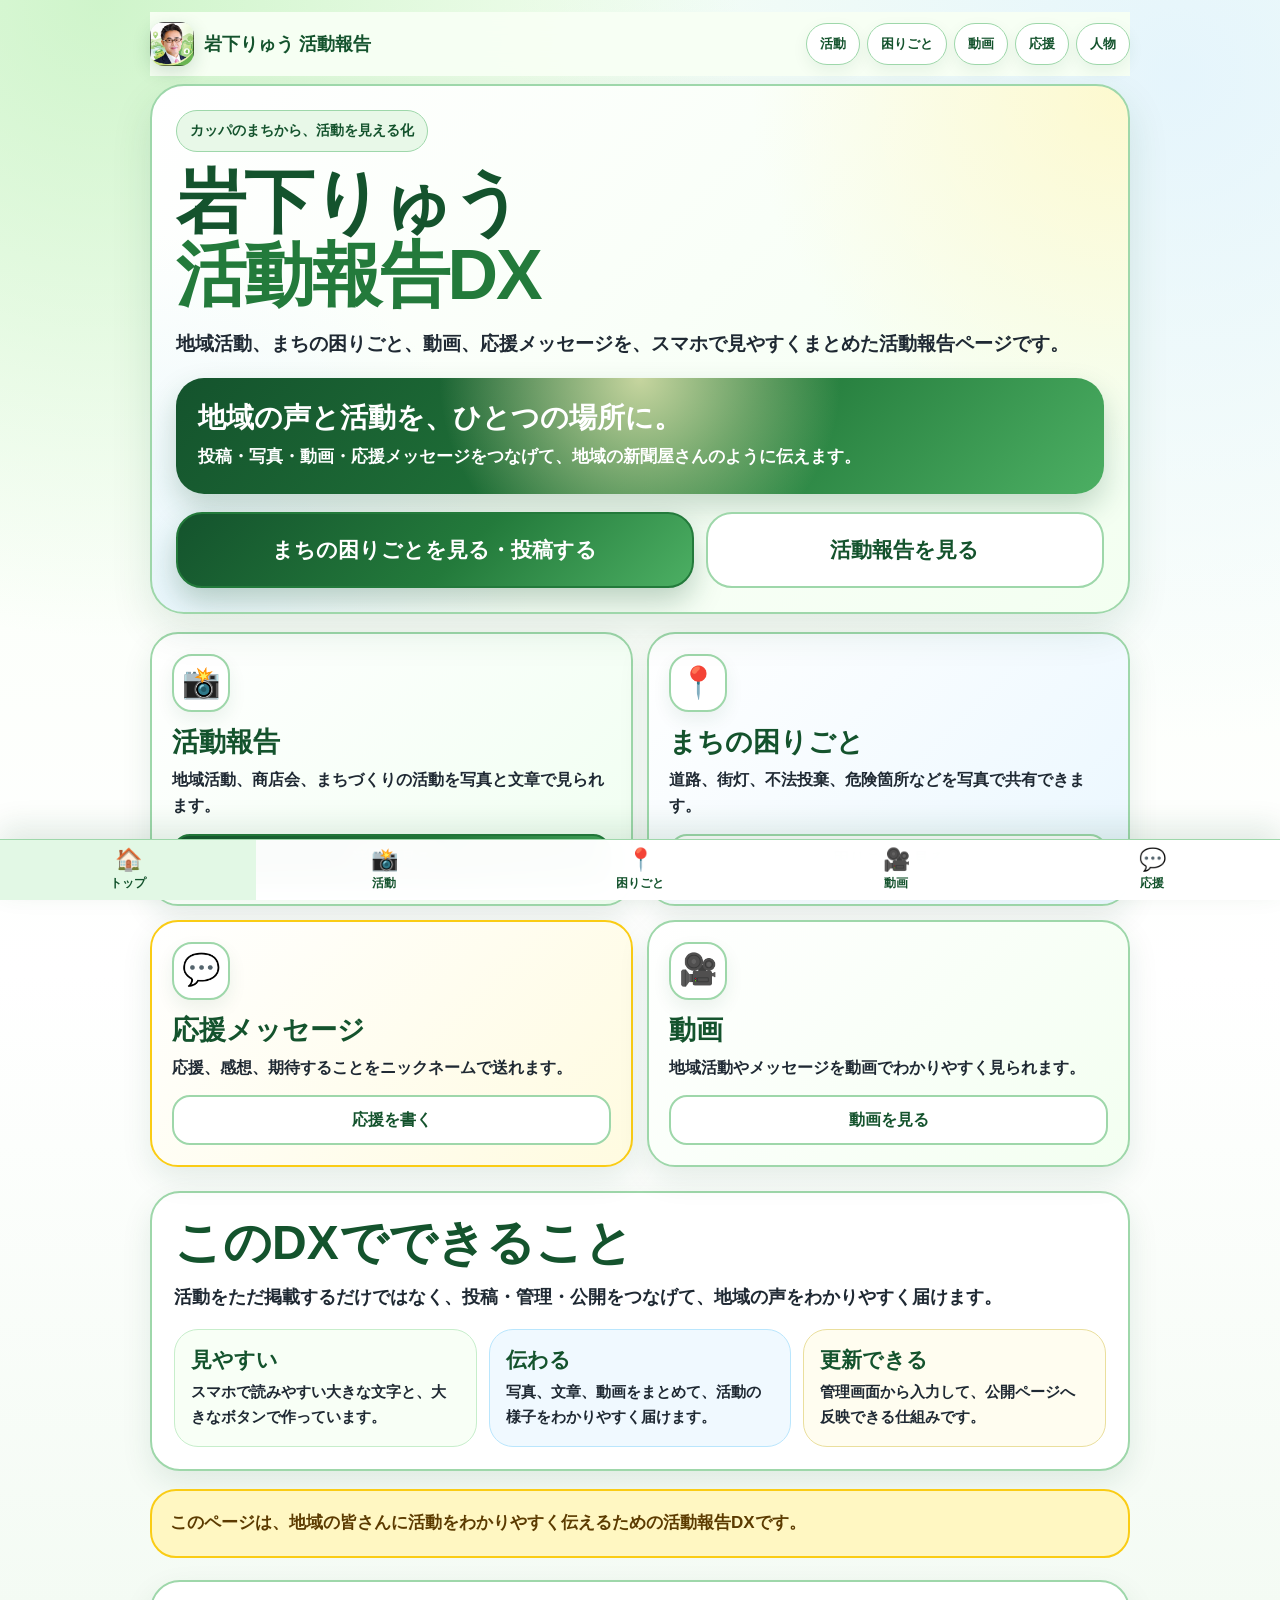
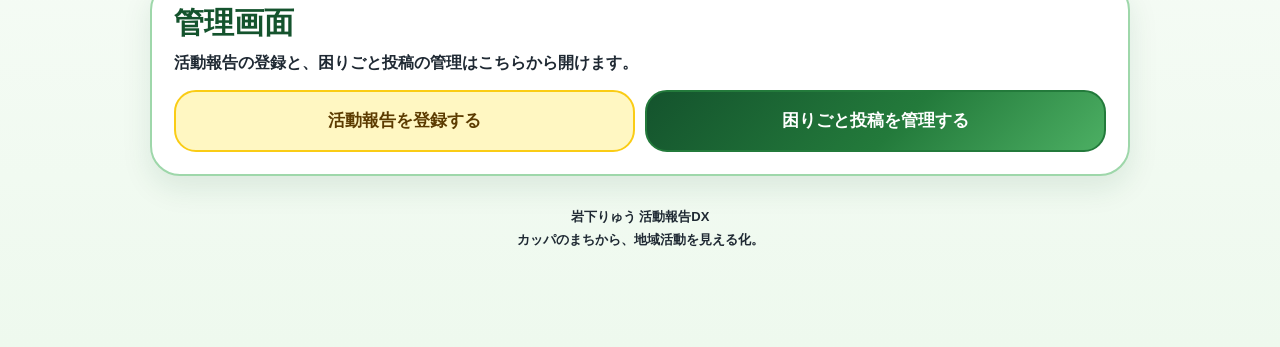
==== index.html @ fd4c741c "Update index.html" ====
<!DOCTYPE html>
<html lang="ja">
<head>
<meta charset="UTF-8">
<meta name="viewport" content="width=device-width,initial-scale=1">

<title>岩下りゅう 活動報告DX</title>

<meta name="description" content="岩下りゅうの活動報告DX。地域活動、まちの困りごと、動画、応援メッセージをスマホで見やすく発信します。">
<meta name="theme-color" content="#237a3b">

<link rel="icon" type="image/png" href="apple-touch-icon.png">
<link rel="apple-touch-icon" href="apple-touch-icon.png">

<style>

:root{
 --kappa-dark:#14532d;
 --kappa-main:#237a3b;
 --kappa-mid:#4caf63;
 --kappa-light:#7bcf7a;
 --shinryoku:#e8f8e8;
 --shinryoku-soft:#f7fff4;
 --river-blue:#e0f2fe;
 --cream:#fff7c2;
 --gold:#facc15;
 --ink:#1f2933;
 --muted:#4b6350;
 --line:#9ed7aa;
 --white:#ffffff;
}

*{
 box-sizing:border-box;
}

html{
 scroll-behavior:smooth;
}

body{
 margin:0;
 font-family:
 "Hiragino Sans",
 "Yu Gothic",
 "Meiryo",
 sans-serif;
 background:
 radial-gradient(circle at 8% 0%,rgba(190,240,185,.70),transparent 28%),
 radial-gradient(circle at 92% 4%,rgba(224,242,254,.78),transparent 30%),
 linear-gradient(180deg,#f7fff4 0%,#ffffff 50%,#eef9ee 100%);
 color:var(--ink);
 line-height:1.7;
 -webkit-text-size-adjust:100%;
}

a{
 color:inherit;
 text-decoration:none;
}

.wrap{
 width:min(980px,94%);
 margin:auto;
 padding:12px 0 96px;
}

.header{
 position:sticky;
 top:0;
 z-index:80;
 display:flex;
 align-items:center;
 justify-content:space-between;
 gap:12px;
 padding:10px 0;
 background:rgba(247,255,244,.96);
 backdrop-filter:blur(14px);
}

.brand{
 display:flex;
 align-items:center;
 gap:10px;
 color:var(--kappa-dark);
 font-weight:900;
}

.brand img{
 width:44px;
 height:44px;
 border-radius:14px;
 object-fit:cover;
 box-shadow:0 6px 18px rgba(20,83,45,.18);
}

.brand span{
 font-size:18px;
 line-height:1.25;
}

.headerNav{
 display:flex;
 flex-wrap:wrap;
 gap:7px;
}

.headerNav a{
 padding:9px 13px;
 border-radius:999px;
 background:#fff;
 border:1px solid var(--line);
 color:var(--kappa-dark);
 font-size:13px;
 font-weight:900;
 box-shadow:0 6px 16px rgba(20,83,45,.07);
}

.hero{
 margin-top:8px;
 border-radius:34px;
 background:
 radial-gradient(circle at 100% 0%,rgba(255,247,194,.76),transparent 34%),
 radial-gradient(circle at 0% 100%,rgba(224,242,254,.65),transparent 34%),
 linear-gradient(135deg,#ffffff 0%,#f3fff1 100%);
 border:2px solid var(--line);
 box-shadow:0 16px 40px rgba(20,83,45,.12);
 padding:24px;
 overflow:hidden;
 position:relative;
}

.kicker{
 display:inline-flex;
 padding:8px 13px;
 border-radius:999px;
 background:var(--shinryoku);
 border:1px solid var(--line);
 color:var(--kappa-dark);
 font-size:14px;
 font-weight:900;
}

.hero h1{
 margin:14px 0 0;
 color:var(--kappa-dark);
 font-size:clamp(40px,10vw,70px);
 line-height:1.05;
 font-weight:900;
 letter-spacing:-.03em;
}

.hero h1 span{
 display:block;
 color:var(--kappa-main);
}

.hero p{
 margin:14px 0 0;
 color:var(--ink);
 font-size:19px;
 line-height:1.75;
 font-weight:850;
}

.heroVisual{
 margin-top:18px;
 border-radius:28px;
 background:
 radial-gradient(circle at 50% 0%,rgba(255,247,194,.75),transparent 42%),
 linear-gradient(135deg,#14532d 0%,#237a3b 58%,#4caf63 100%);
 color:#fff;
 padding:22px;
 box-shadow:0 14px 30px rgba(20,83,45,.22);
}

.heroVisualTitle{
 font-size:28px;
 line-height:1.25;
 font-weight:900;
}

.heroVisualText{
 margin-top:8px;
 font-size:17px;
 line-height:1.7;
 font-weight:850;
}

.mainActions{
 margin-top:18px;
 display:grid;
 grid-template-columns:1.3fr 1fr;
 gap:12px;
}

.mainActions a{
 min-height:76px;
 display:flex;
 align-items:center;
 justify-content:center;
 text-align:center;
 border-radius:26px;
 font-size:21px;
 line-height:1.35;
 font-weight:900;
 padding:12px;
}

.mainActions a.primary{
 background:linear-gradient(135deg,#14532d 0%,#237a3b 55%,#4caf63 100%);
 color:#fff;
 border:2px solid var(--kappa-main);
 box-shadow:0 14px 30px rgba(20,83,45,.26);
}

.mainActions a.secondary{
 background:#fff;
 color:var(--kappa-dark);
 border:2px solid var(--line);
}

.menuGrid{
 margin-top:18px;
 display:grid;
 grid-template-columns:repeat(2,1fr);
 gap:14px;
}

.menuCard{
 min-height:170px;
 border-radius:28px;
 background:#fff;
 border:2px solid var(--line);
 box-shadow:0 12px 30px rgba(20,83,45,.10);
 padding:20px;
 display:flex;
 flex-direction:column;
 justify-content:space-between;
}

.menuCard:nth-child(1){
 background:linear-gradient(135deg,#ffffff 0%,#f0fff1 100%);
}

.menuCard:nth-child(2){
 background:linear-gradient(135deg,#ffffff 0%,#eaf7ff 100%);
}

.menuCard:nth-child(3){
 background:linear-gradient(135deg,#ffffff 0%,#fffbe0 100%);
 border-color:var(--gold);
}

.menuCard:nth-child(4){
 background:linear-gradient(135deg,#ffffff 0%,#f3fff1 100%);
}

.menuIcon{
 width:58px;
 height:58px;
 border-radius:20px;
 background:#fff;
 border:2px solid var(--line);
 display:flex;
 align-items:center;
 justify-content:center;
 font-size:31px;
 box-shadow:0 8px 18px rgba(20,83,45,.08);
}

.menuCard h2{
 margin:14px 0 0;
 color:var(--kappa-dark);
 font-size:27px;
 line-height:1.22;
 font-weight:900;
}

.menuCard p{
 margin:8px 0 0;
 color:var(--ink);
 font-size:16px;
 line-height:1.65;
 font-weight:850;
}

.menuButton{
 margin-top:14px;
 min-height:50px;
 display:flex;
 align-items:center;
 justify-content:center;
 border-radius:18px;
 background:#fff;
 border:2px solid var(--line);
 color:var(--kappa-dark);
 font-size:16px;
 font-weight:900;
}

.menuCard.primary .menuButton{
 background:linear-gradient(135deg,#14532d 0%,#237a3b 55%,#4caf63 100%);
 border-color:var(--kappa-main);
 color:#fff;
}

.section{
 margin-top:24px;
}

.sectionCard{
 border-radius:30px;
 background:#fff;
 border:2px solid var(--line);
 box-shadow:0 12px 30px rgba(20,83,45,.10);
 padding:22px;
}

.sectionCard h2{
 margin:0;
 color:var(--kappa-dark);
 font-size:clamp(30px,7vw,48px);
 line-height:1.18;
 font-weight:900;
}

.sectionCard p{
 margin:10px 0 0;
 color:var(--ink);
 font-size:18px;
 line-height:1.75;
 font-weight:850;
}

.featureGrid{
 margin-top:16px;
 display:grid;
 grid-template-columns:repeat(3,1fr);
 gap:12px;
}

.feature{
 border-radius:24px;
 background:#f8fff6;
 border:1px solid #c7eecb;
 padding:16px;
}

.feature:nth-child(2){
 background:#f0f9ff;
 border-color:#bae6fd;
}

.feature:nth-child(3){
 background:#fffdf0;
 border-color:#eadf9d;
}

.feature h3{
 margin:0;
 color:var(--kappa-dark);
 font-size:21px;
 line-height:1.3;
 font-weight:900;
}

.feature p{
 margin:7px 0 0;
 color:var(--ink);
 font-size:15px;
 line-height:1.65;
 font-weight:850;
}

.notice{
 margin-top:18px;
 border-radius:26px;
 background:var(--cream);
 border:2px solid var(--gold);
 color:#5c3b00;
 padding:18px;
 font-size:17px;
 line-height:1.7;
 font-weight:900;
}

.adminBox{
 margin-top:22px;
 border-radius:30px;
 background:#fff;
 border:2px solid var(--line);
 box-shadow:0 12px 30px rgba(20,83,45,.10);
 padding:22px;
}

.adminBox h2{
 margin:0;
 color:var(--kappa-dark);
 font-size:30px;
 line-height:1.25;
 font-weight:900;
}

.adminBox p{
 margin:8px 0 0;
 color:var(--ink);
 font-size:16px;
 font-weight:850;
}

.adminLinks{
 margin-top:14px;
 display:grid;
 grid-template-columns:1fr 1fr;
 gap:10px;
}

.adminLinks a{
 min-height:62px;
 display:flex;
 align-items:center;
 justify-content:center;
 text-align:center;
 border-radius:22px;
 background:#fff;
 border:2px solid var(--line);
 color:var(--kappa-dark);
 font-size:17px;
 line-height:1.35;
 font-weight:900;
 padding:10px;
}

.adminLinks a:first-child{
 background:var(--cream);
 border-color:var(--gold);
 color:#5c3b00;
}

.adminLinks a:last-child{
 background:linear-gradient(135deg,#14532d 0%,#237a3b 55%,#4caf63 100%);
 border-color:var(--kappa-main);
 color:#fff;
}

.footer{
 margin-top:30px;
 text-align:center;
 color:var(--ink);
 font-size:13px;
 font-weight:800;
}

.bottomNav{
 position:fixed;
 left:0;
 right:0;
 bottom:0;
 z-index:100;
 display:grid;
 grid-template-columns:repeat(5,1fr);
 background:rgba(255,255,255,.98);
 border-top:1px solid var(--line);
 box-shadow:0 -12px 30px rgba(20,83,45,.12);
 backdrop-filter:blur(14px);
}

.bottomNav a{
 text-align:center;
 color:var(--kappa-dark);
 padding:8px 4px 7px;
 font-size:12px;
 font-weight:900;
}

.bottomNav a span{
 display:block;
 font-size:22px;
 line-height:1.1;
}

.bottomNav a.active{
 background:#e2f8e5;
 color:#14532d;
}

@media (max-width:700px){

 .wrap{
  width:94%;
 }

 .headerNav{
  display:none;
 }

 .brand span{
  font-size:16px;
 }

 .hero{
  border-radius:28px;
  padding:18px;
 }

 .heroVisual{
  border-radius:24px;
  padding:18px;
 }

 .mainActions,
 .menuGrid,
 .featureGrid,
 .adminLinks{
  grid-template-columns:1fr;
 }

 .mainActions a{
  min-height:70px;
 }

 .menuCard{
  min-height:auto;
 }

 .sectionCard,
 .adminBox{
  border-radius:26px;
  padding:18px;
 }

}

</style>
</head>

<body>

<div class="wrap">

<header class="header">

 <a class="brand" href="index.html">
  <img src="apple-touch-icon.png" alt="岩下りゅう">
  <span>岩下りゅう 活動報告</span>
 </a>

 <nav class="headerNav">
  <a href="activity.html">活動</a>
  <a href="voice.html">困りごと</a>
  <a href="videos.html">動画</a>
  <a href="support.html">応援</a>
  <a href="profile.html">人物</a>
 </nav>

</header>

<main>

<section class="hero">

 <div class="kicker">カッパのまちから、活動を見える化</div>

 <h1>
  岩下りゅう
  <span>活動報告DX</span>
 </h1>

 <p>
  地域活動、まちの困りごと、動画、応援メッセージを、スマホで見やすくまとめた活動報告ページです。
 </p>

 <div class="heroVisual">
  <div class="heroVisualTitle">
   地域の声と活動を、ひとつの場所に。
  </div>
  <div class="heroVisualText">
   投稿・写真・動画・応援メッセージをつなげて、地域の新聞屋さんのように伝えます。
  </div>
 </div>

 <div class="mainActions">
  <a class="primary" href="voice.html">
   まちの困りごとを見る・投稿する
  </a>
  <a class="secondary" href="activity.html">
   活動報告を見る
  </a>
 </div>

</section>

<section class="menuGrid">

 <a class="menuCard primary" href="activity.html">
  <div>
   <div class="menuIcon">📸</div>
   <h2>活動報告</h2>
   <p>
    地域活動、商店会、まちづくりの活動を写真と文章で見られます。
   </p>
  </div>
  <div class="menuButton">活動を見る</div>
 </a>

 <a class="menuCard" href="voice.html">
  <div>
   <div class="menuIcon">📍</div>
   <h2>まちの困りごと</h2>
   <p>
    道路、街灯、不法投棄、危険箇所などを写真で共有できます。
   </p>
  </div>
  <div class="menuButton">困りごとを見る</div>
 </a>

 <a class="menuCard" href="support.html">
  <div>
   <div class="menuIcon">💬</div>
   <h2>応援メッセージ</h2>
   <p>
    応援、感想、期待することをニックネームで送れます。
   </p>
  </div>
  <div class="menuButton">応援を書く</div>
 </a>

 <a class="menuCard" href="videos.html">
  <div>
   <div class="menuIcon">🎥</div>
   <h2>動画</h2>
   <p>
    地域活動やメッセージを動画でわかりやすく見られます。
   </p>
  </div>
  <div class="menuButton">動画を見る</div>
 </a>

</section>

<section class="section sectionCard">

 <h2>このDXでできること</h2>

 <p>
  活動をただ掲載するだけではなく、投稿・管理・公開をつなげて、地域の声をわかりやすく届けます。
 </p>

 <div class="featureGrid">

  <div class="feature">
   <h3>見やすい</h3>
   <p>
    スマホで読みやすい大きな文字と、大きなボタンで作っています。
   </p>
  </div>

  <div class="feature">
   <h3>伝わる</h3>
   <p>
    写真、文章、動画をまとめて、活動の様子をわかりやすく届けます。
   </p>
  </div>

  <div class="feature">
   <h3>更新できる</h3>
   <p>
    管理画面から入力して、公開ページへ反映できる仕組みです。
   </p>
  </div>

 </div>

</section>

<div class="notice">
 このページは、地域の皆さんに活動をわかりやすく伝えるための活動報告DXです。
</div>

<section class="adminBox">

 <h2>管理画面</h2>

 <p>
  活動報告の登録と、困りごと投稿の管理はこちらから開けます。
 </p>

 <div class="adminLinks">
  <a href="admin.html" target="_blank" rel="noopener">
   活動報告を登録する
  </a>

  <a id="patrolAdminLink" href="#" target="_blank" rel="noopener">
   困りごと投稿を管理する
  </a>
 </div>

</section>

</main>

<footer class="footer">
 岩下りゅう 活動報告DX<br>
 カッパのまちから、地域活動を見える化。
</footer>

</div>

<nav class="bottomNav">
 <a href="index.html" class="active"><span>🏠</span>トップ</a>
 <a href="activity.html"><span>📸</span>活動</a>
 <a href="voice.html"><span>📍</span>困りごと</a>
 <a href="videos.html"><span>🎥</span>動画</a>
 <a href="support.html"><span>💬</span>応援</a>
</nav>

<script>

const GAS_URL =
"https://script.google.com/macros/s/AKfycbxaTX14m9ftBS_Udl8w-HCHXSulvFcV9VJ9ANGM6FwCx0ejCLXaY0MhdbdexXBHkSmxJg/exec";

const patrolAdminLink =
document.getElementById("patrolAdminLink");

if(patrolAdminLink){

 patrolAdminLink.href =
 GAS_URL + "?page=admin";

}

</script>

</body>
</html>
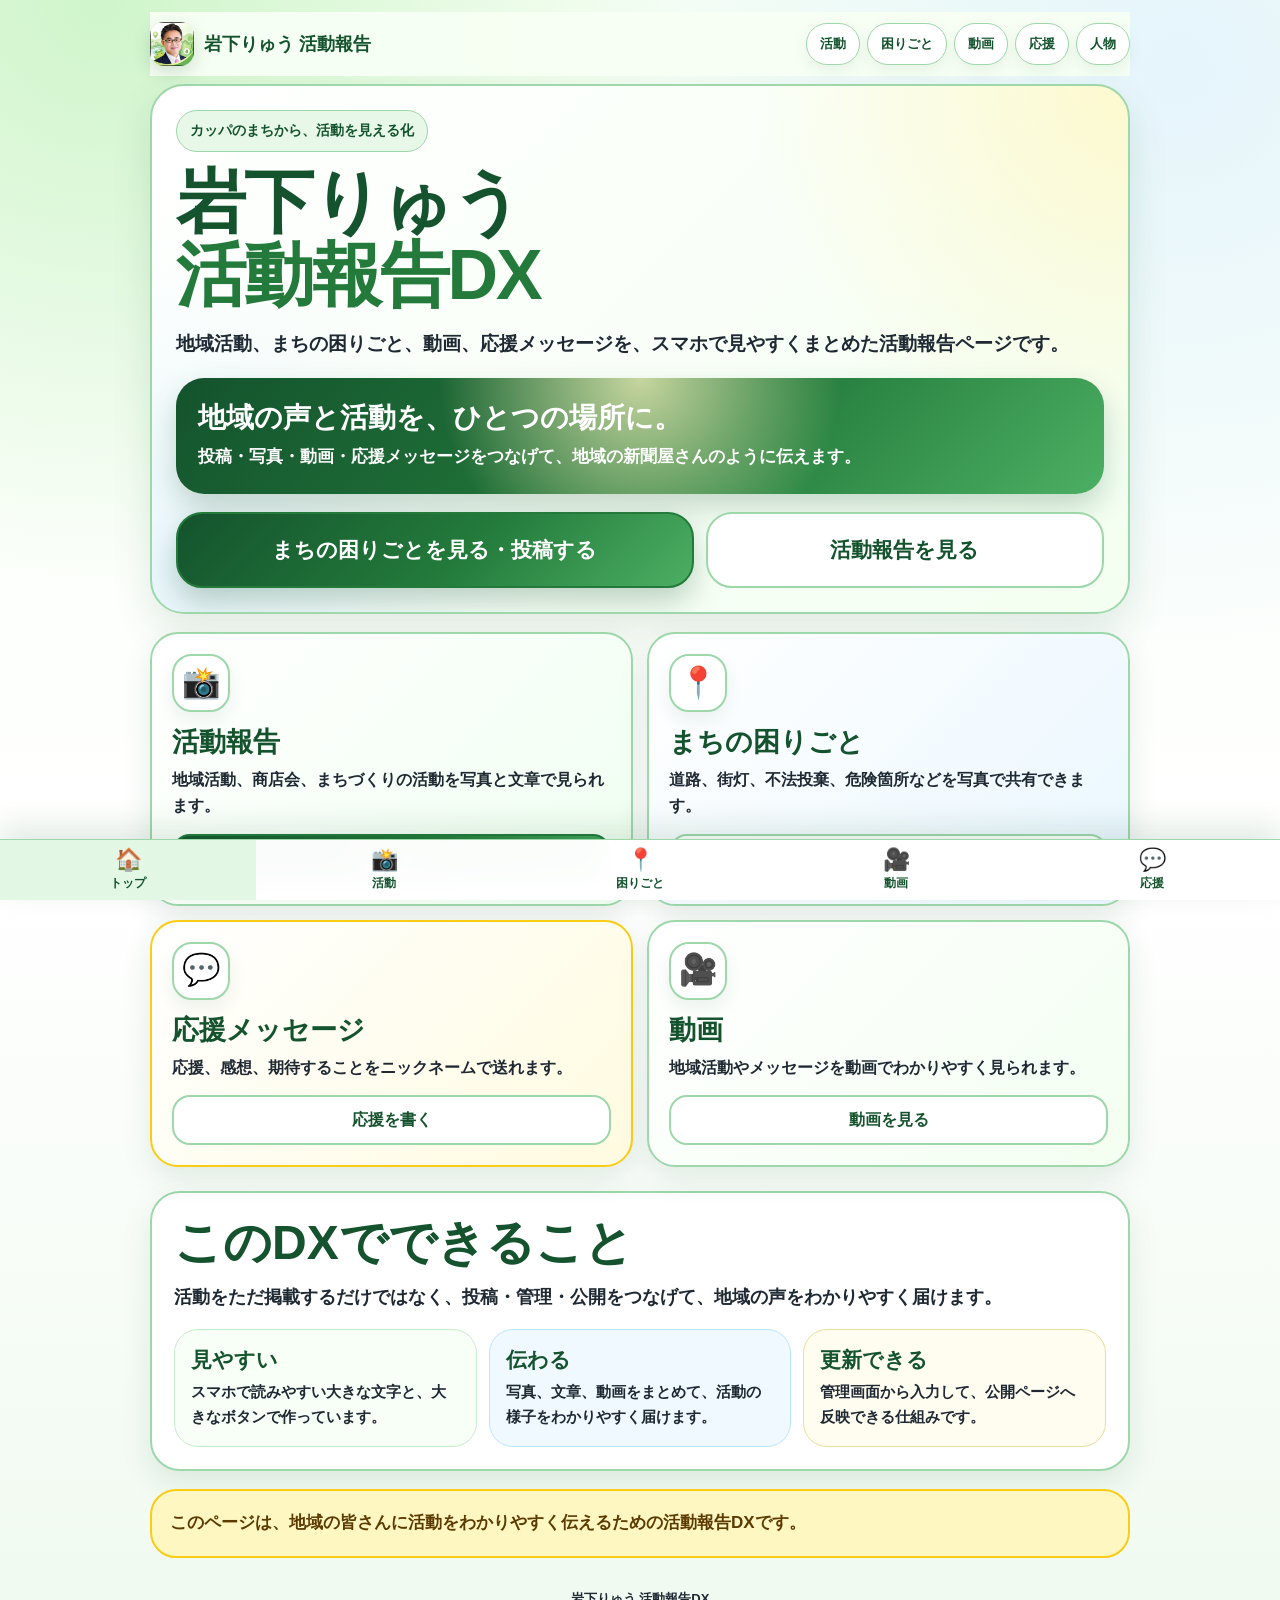
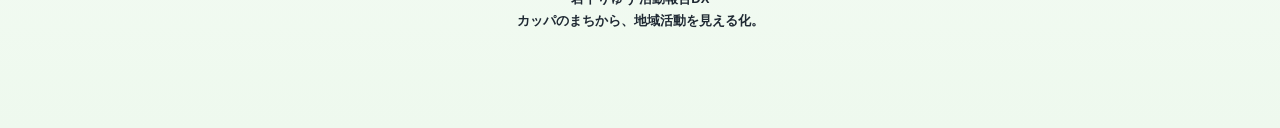
==== commit 1f476900: "Update index.html" ====
--- a/index.html
+++ b/index.html
@@ -18,16 +18,12 @@
  --kappa-dark:#14532d;
  --kappa-main:#237a3b;
  --kappa-mid:#4caf63;
- --kappa-light:#7bcf7a;
  --shinryoku:#e8f8e8;
- --shinryoku-soft:#f7fff4;
  --river-blue:#e0f2fe;
  --cream:#fff7c2;
  --gold:#facc15;
  --ink:#1f2933;
- --muted:#4b6350;
  --line:#9ed7aa;
- --white:#ffffff;
 }
 
 *{
@@ -40,11 +36,7 @@
 
 body{
  margin:0;
- font-family:
- "Hiragino Sans",
- "Yu Gothic",
- "Meiryo",
- sans-serif;
+ font-family:"Hiragino Sans","Yu Gothic","Meiryo",sans-serif;
  background:
  radial-gradient(circle at 8% 0%,rgba(190,240,185,.70),transparent 28%),
  radial-gradient(circle at 92% 4%,rgba(224,242,254,.78),transparent 30%),
@@ -127,7 +119,6 @@
  box-shadow:0 16px 40px rgba(20,83,45,.12);
  padding:24px;
  overflow:hidden;
- position:relative;
 }
 
 .kicker{
@@ -383,65 +374,6 @@
  font-size:17px;
  line-height:1.7;
  font-weight:900;
-}
-
-.adminBox{
- margin-top:22px;
- border-radius:30px;
- background:#fff;
- border:2px solid var(--line);
- box-shadow:0 12px 30px rgba(20,83,45,.10);
- padding:22px;
-}
-
-.adminBox h2{
- margin:0;
- color:var(--kappa-dark);
- font-size:30px;
- line-height:1.25;
- font-weight:900;
-}
-
-.adminBox p{
- margin:8px 0 0;
- color:var(--ink);
- font-size:16px;
- font-weight:850;
-}
-
-.adminLinks{
- margin-top:14px;
- display:grid;
- grid-template-columns:1fr 1fr;
- gap:10px;
-}
-
-.adminLinks a{
- min-height:62px;
- display:flex;
- align-items:center;
- justify-content:center;
- text-align:center;
- border-radius:22px;
- background:#fff;
- border:2px solid var(--line);
- color:var(--kappa-dark);
- font-size:17px;
- line-height:1.35;
- font-weight:900;
- padding:10px;
-}
-
-.adminLinks a:first-child{
- background:var(--cream);
- border-color:var(--gold);
- color:#5c3b00;
-}
-
-.adminLinks a:last-child{
- background:linear-gradient(135deg,#14532d 0%,#237a3b 55%,#4caf63 100%);
- border-color:var(--kappa-main);
- color:#fff;
 }
 
 .footer{
@@ -511,8 +443,7 @@
 
  .mainActions,
  .menuGrid,
- .featureGrid,
- .adminLinks{
+ .featureGrid{
   grid-template-columns:1fr;
  }
 
@@ -524,8 +455,7 @@
   min-height:auto;
  }
 
- .sectionCard,
- .adminBox{
+ .sectionCard{
   border-radius:26px;
   padding:18px;
  }
@@ -678,26 +608,6 @@
  このページは、地域の皆さんに活動をわかりやすく伝えるための活動報告DXです。
 </div>
 
-<section class="adminBox">
-
- <h2>管理画面</h2>
-
- <p>
-  活動報告の登録と、困りごと投稿の管理はこちらから開けます。
- </p>
-
- <div class="adminLinks">
-  <a href="admin.html" target="_blank" rel="noopener">
-   活動報告を登録する
-  </a>
-
-  <a id="patrolAdminLink" href="#" target="_blank" rel="noopener">
-   困りごと投稿を管理する
-  </a>
- </div>
-
-</section>
-
 </main>
 
 <footer class="footer">
@@ -715,22 +625,5 @@
  <a href="support.html"><span>💬</span>応援</a>
 </nav>
 
-<script>
-
-const GAS_URL =
-"https://script.google.com/macros/s/AKfycbxaTX14m9ftBS_Udl8w-HCHXSulvFcV9VJ9ANGM6FwCx0ejCLXaY0MhdbdexXBHkSmxJg/exec";
-
-const patrolAdminLink =
-document.getElementById("patrolAdminLink");
-
-if(patrolAdminLink){
-
- patrolAdminLink.href =
- GAS_URL + "?page=admin";
-
-}
-
-</script>
-
 </body>
 </html>
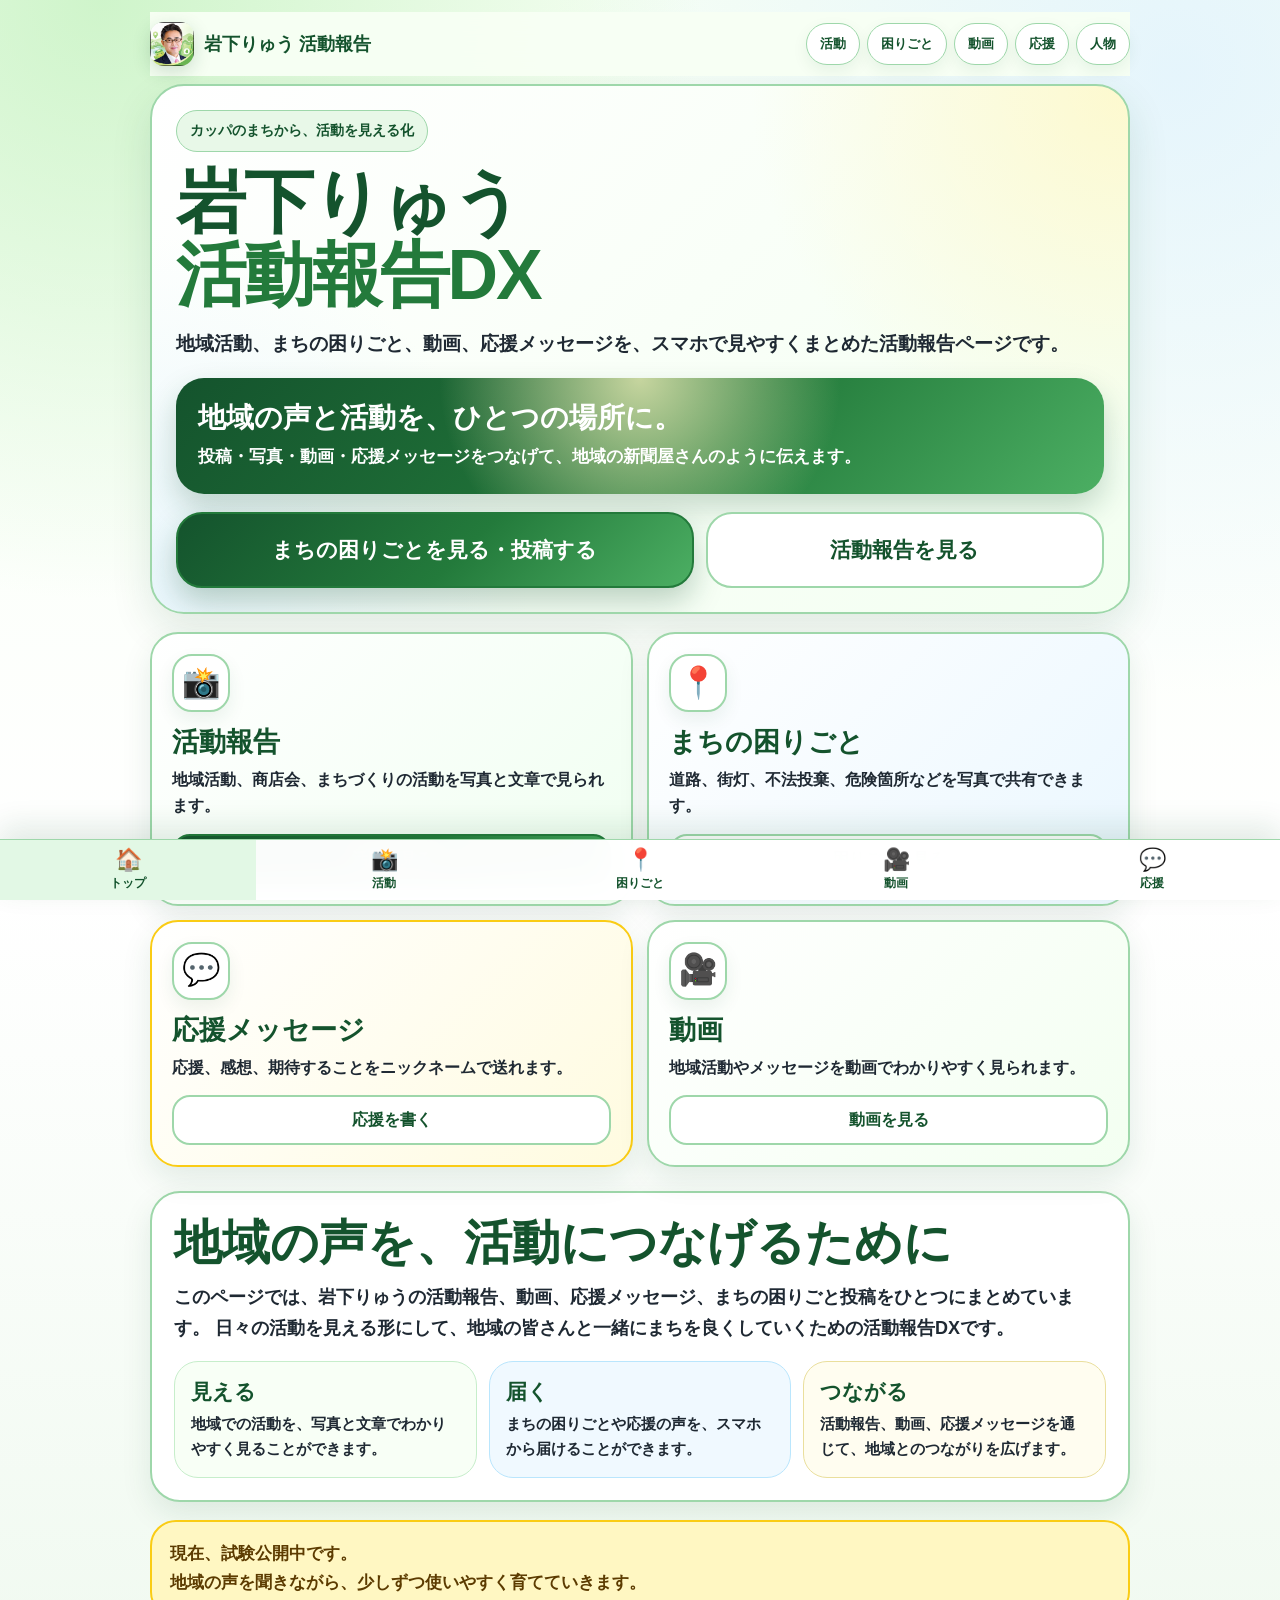
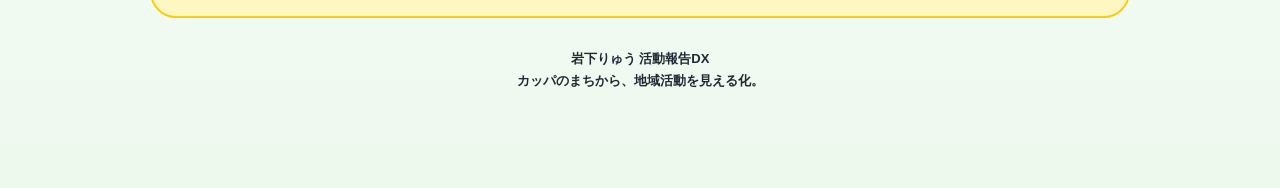
==== commit 984a6259: "Update index.html" ====
--- a/index.html
+++ b/index.html
@@ -571,32 +571,33 @@
 
 <section class="section sectionCard">
 
- <h2>このDXでできること</h2>
+ <h2>地域の声を、活動につなげるために</h2>
 
  <p>
-  活動をただ掲載するだけではなく、投稿・管理・公開をつなげて、地域の声をわかりやすく届けます。
+  このページでは、岩下りゅうの活動報告、動画、応援メッセージ、まちの困りごと投稿をひとつにまとめています。
+  日々の活動を見える形にして、地域の皆さんと一緒にまちを良くしていくための活動報告DXです。
  </p>
 
  <div class="featureGrid">
 
   <div class="feature">
-   <h3>見やすい</h3>
+   <h3>見える</h3>
    <p>
-    スマホで読みやすい大きな文字と、大きなボタンで作っています。
+    地域での活動を、写真と文章でわかりやすく見ることができます。
    </p>
   </div>
 
   <div class="feature">
-   <h3>伝わる</h3>
+   <h3>届く</h3>
    <p>
-    写真、文章、動画をまとめて、活動の様子をわかりやすく届けます。
+    まちの困りごとや応援の声を、スマホから届けることができます。
    </p>
   </div>
 
   <div class="feature">
-   <h3>更新できる</h3>
+   <h3>つながる</h3>
    <p>
-    管理画面から入力して、公開ページへ反映できる仕組みです。
+    活動報告、動画、応援メッセージを通じて、地域とのつながりを広げます。
    </p>
   </div>
 
@@ -605,7 +606,8 @@
 </section>
 
 <div class="notice">
- このページは、地域の皆さんに活動をわかりやすく伝えるための活動報告DXです。
+ 現在、試験公開中です。<br>
+ 地域の声を聞きながら、少しずつ使いやすく育てていきます。
 </div>
 
 </main>
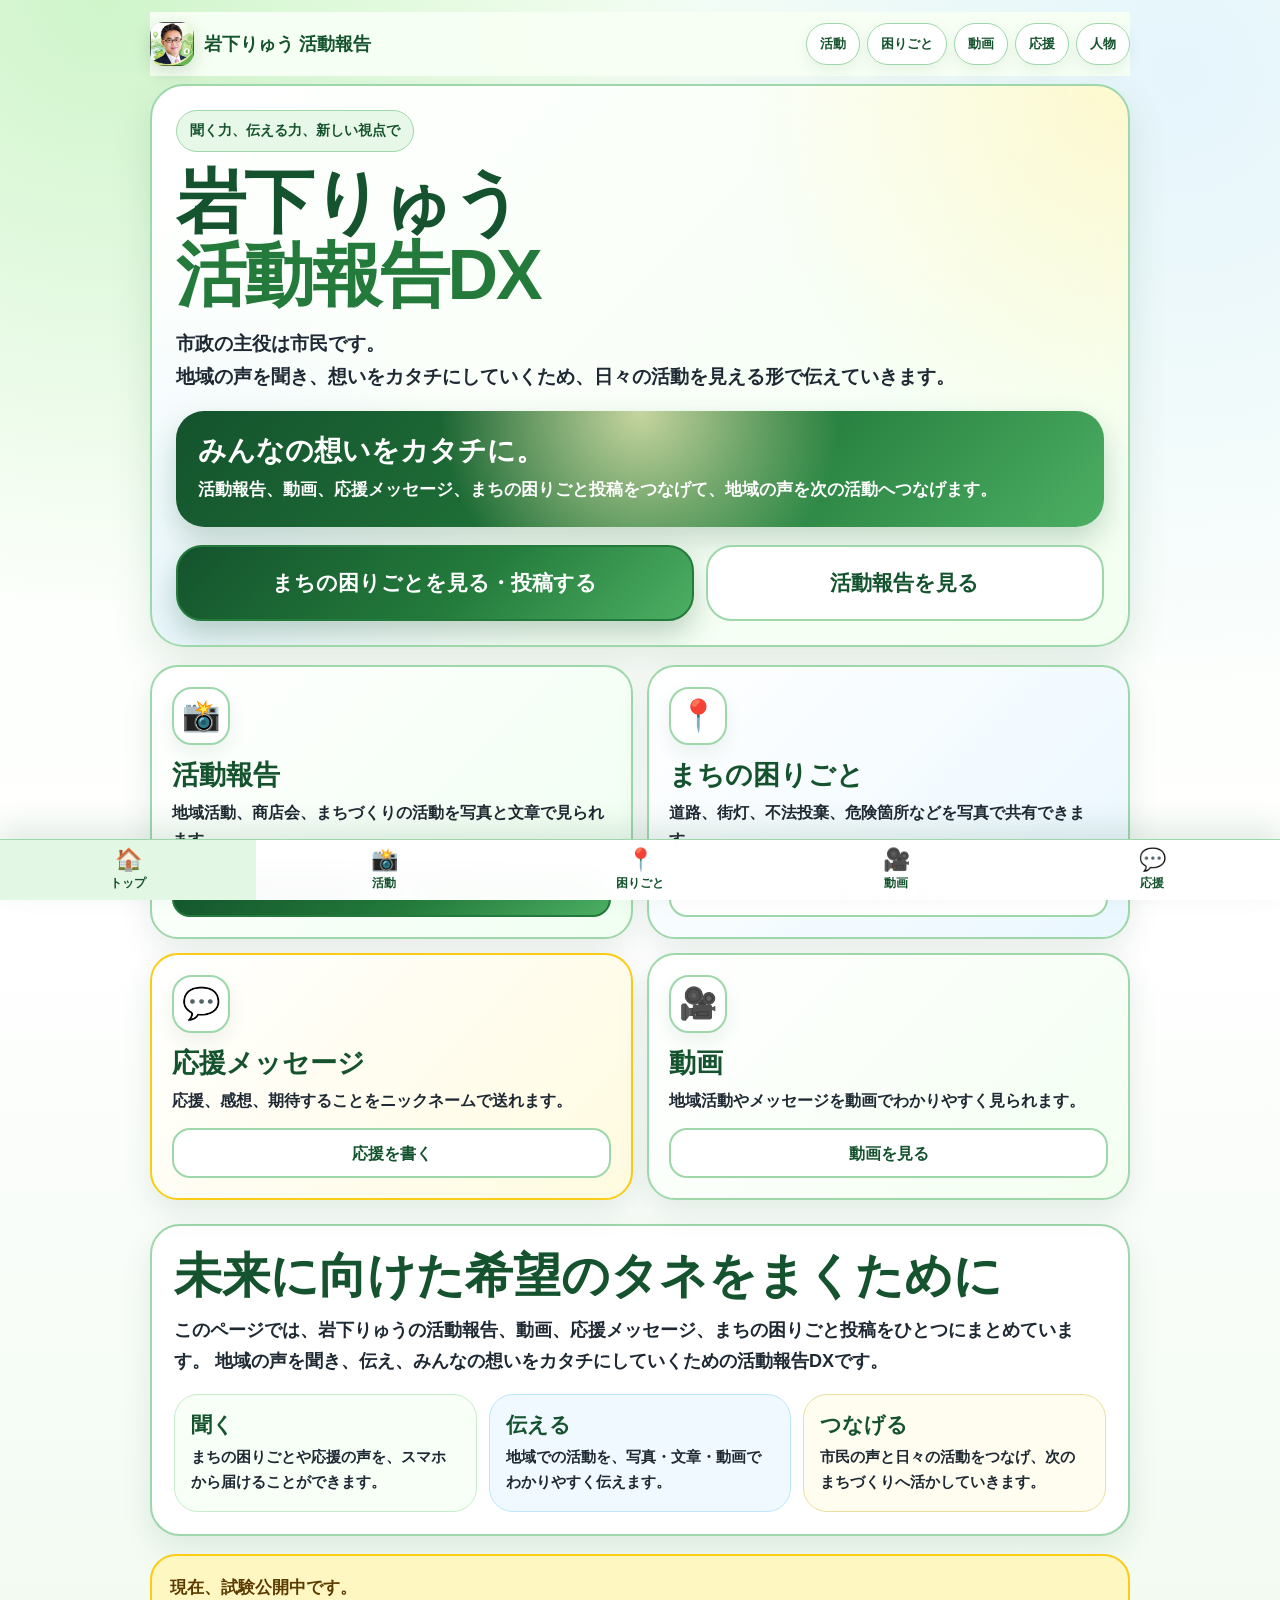
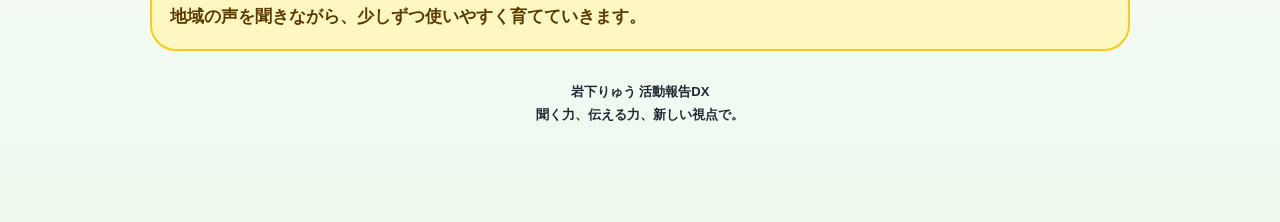
==== commit d21ebbdc: "Update index.html" ====
--- a/index.html
+++ b/index.html
@@ -6,7 +6,7 @@
 
 <title>岩下りゅう 活動報告DX</title>
 
-<meta name="description" content="岩下りゅうの活動報告DX。地域活動、まちの困りごと、動画、応援メッセージをスマホで見やすく発信します。">
+<meta name="description" content="岩下りゅうの活動報告DX。聞く力、伝える力、新しい視点で、地域の声と日々の活動を見える形にしていきます。">
 <meta name="theme-color" content="#237a3b">
 
 <link rel="icon" type="image/png" href="apple-touch-icon.png">
@@ -490,7 +490,7 @@
 
 <section class="hero">
 
- <div class="kicker">カッパのまちから、活動を見える化</div>
+ <div class="kicker">聞く力、伝える力、新しい視点で</div>
 
  <h1>
   岩下りゅう
@@ -498,15 +498,16 @@
  </h1>
 
  <p>
-  地域活動、まちの困りごと、動画、応援メッセージを、スマホで見やすくまとめた活動報告ページです。
+  市政の主役は市民です。<br>
+  地域の声を聞き、想いをカタチにしていくため、日々の活動を見える形で伝えていきます。
  </p>
 
  <div class="heroVisual">
   <div class="heroVisualTitle">
-   地域の声と活動を、ひとつの場所に。
+   みんなの想いをカタチに。
   </div>
   <div class="heroVisualText">
-   投稿・写真・動画・応援メッセージをつなげて、地域の新聞屋さんのように伝えます。
+   活動報告、動画、応援メッセージ、まちの困りごと投稿をつなげて、地域の声を次の活動へつなげます。
   </div>
  </div>
 
@@ -571,33 +572,33 @@
 
 <section class="section sectionCard">
 
- <h2>地域の声を、活動につなげるために</h2>
+ <h2>未来に向けた希望のタネをまくために</h2>
 
  <p>
   このページでは、岩下りゅうの活動報告、動画、応援メッセージ、まちの困りごと投稿をひとつにまとめています。
-  日々の活動を見える形にして、地域の皆さんと一緒にまちを良くしていくための活動報告DXです。
+  地域の声を聞き、伝え、みんなの想いをカタチにしていくための活動報告DXです。
  </p>
 
  <div class="featureGrid">
 
   <div class="feature">
-   <h3>見える</h3>
-   <p>
-    地域での活動を、写真と文章でわかりやすく見ることができます。
-   </p>
-  </div>
-
-  <div class="feature">
-   <h3>届く</h3>
+   <h3>聞く</h3>
    <p>
     まちの困りごとや応援の声を、スマホから届けることができます。
    </p>
   </div>
 
   <div class="feature">
-   <h3>つながる</h3>
+   <h3>伝える</h3>
    <p>
-    活動報告、動画、応援メッセージを通じて、地域とのつながりを広げます。
+    地域での活動を、写真・文章・動画でわかりやすく伝えます。
+   </p>
+  </div>
+
+  <div class="feature">
+   <h3>つなげる</h3>
+   <p>
+    市民の声と日々の活動をつなげ、次のまちづくりへ活かしていきます。
    </p>
   </div>
 
@@ -614,7 +615,7 @@
 
 <footer class="footer">
  岩下りゅう 活動報告DX<br>
- カッパのまちから、地域活動を見える化。
+ 聞く力、伝える力、新しい視点で。
 </footer>
 
 </div>
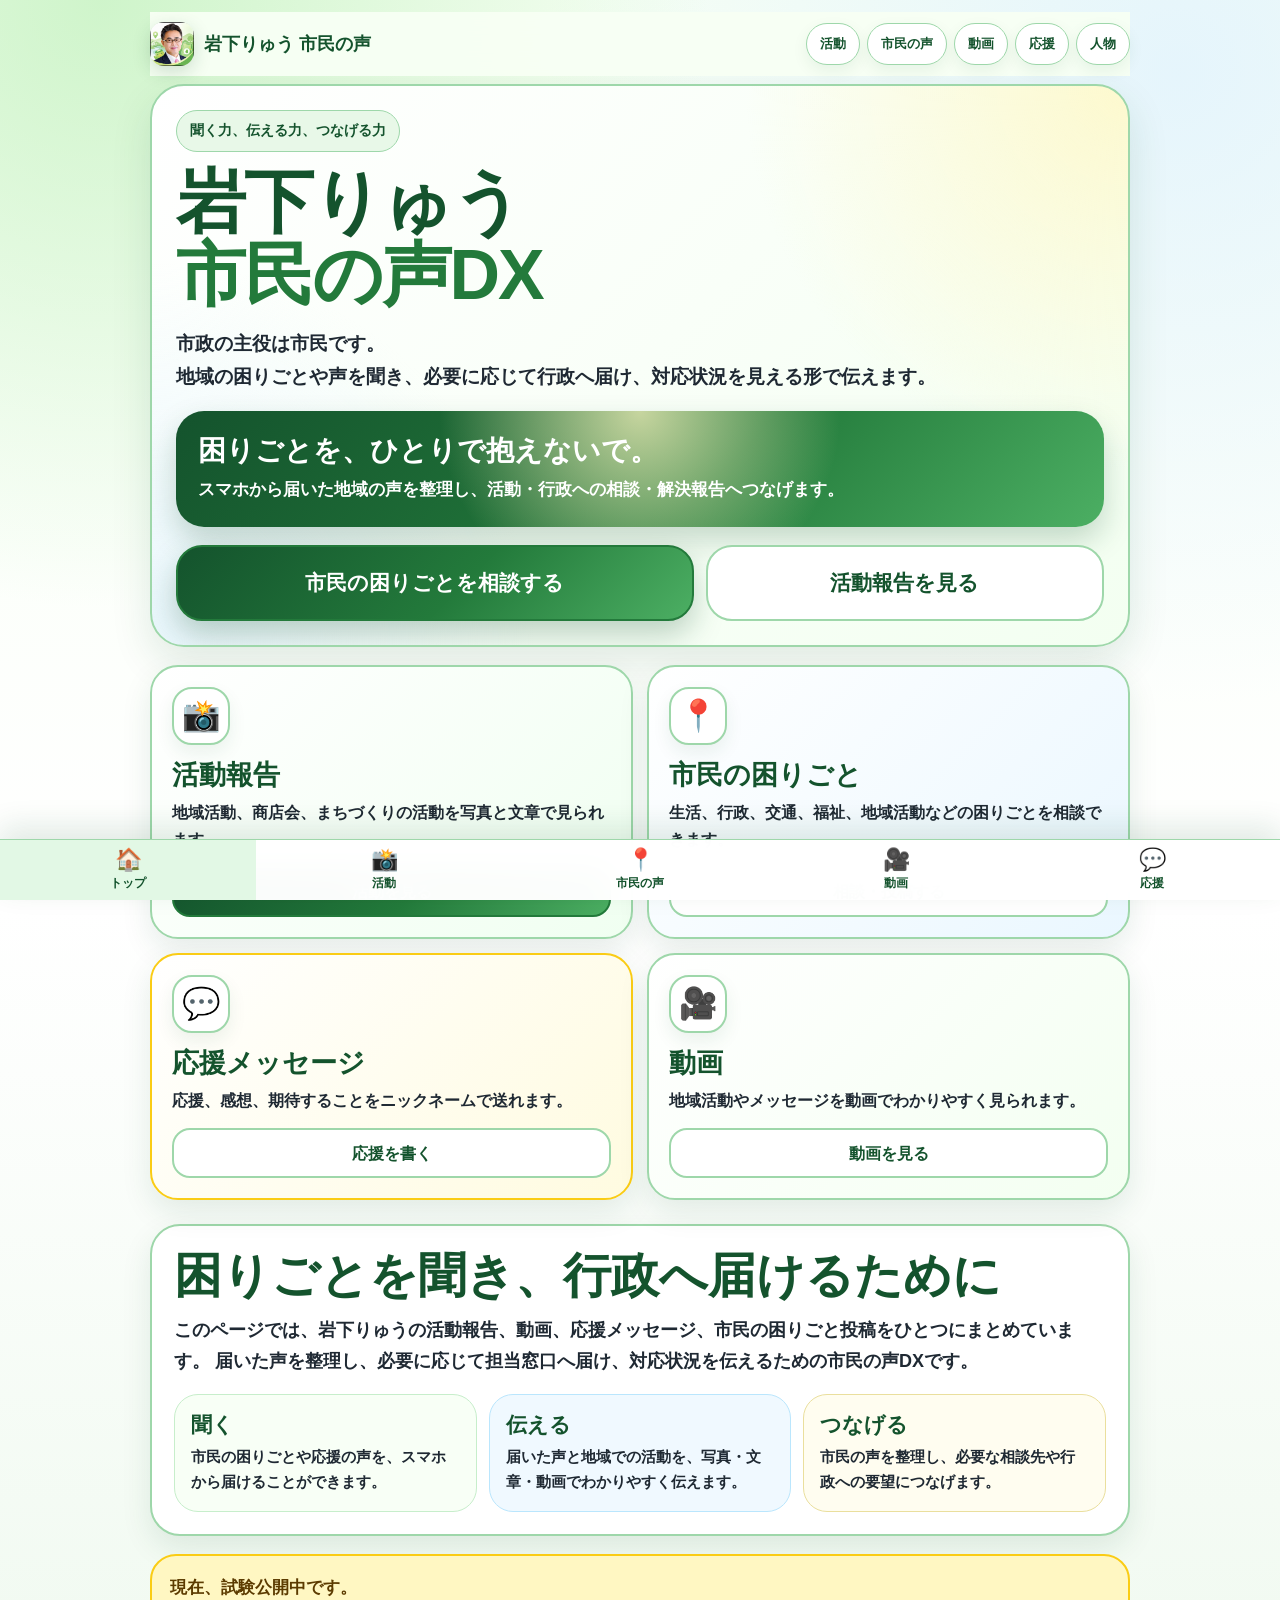
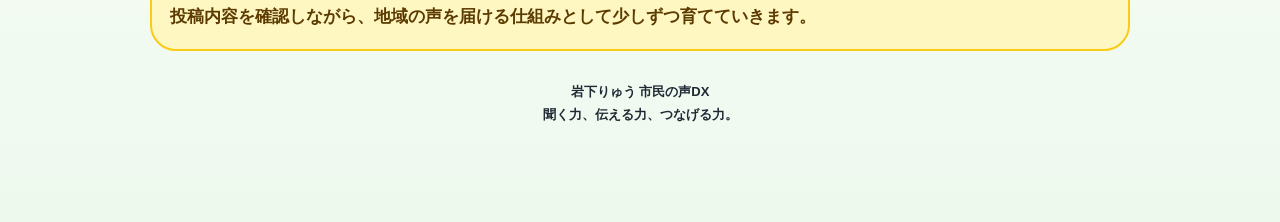
==== commit cf47372c: "Update index.html" ====
--- a/index.html
+++ b/index.html
@@ -4,9 +4,9 @@
 <meta charset="UTF-8">
 <meta name="viewport" content="width=device-width,initial-scale=1">
 
-<title>岩下りゅう 活動報告DX</title>
-
-<meta name="description" content="岩下りゅうの活動報告DX。聞く力、伝える力、新しい視点で、地域の声と日々の活動を見える形にしていきます。">
+<title>岩下りゅう 市民の声DX</title>
+
+<meta name="description" content="岩下りゅうの市民の声DX。地域の困りごとを聞き、整理し、必要に応じて行政へ届けます。">
 <meta name="theme-color" content="#237a3b">
 
 <link rel="icon" type="image/png" href="apple-touch-icon.png">
@@ -473,12 +473,12 @@
 
  <a class="brand" href="index.html">
   <img src="apple-touch-icon.png" alt="岩下りゅう">
-  <span>岩下りゅう 活動報告</span>
+  <span>岩下りゅう 市民の声</span>
  </a>
 
  <nav class="headerNav">
   <a href="activity.html">活動</a>
-  <a href="voice.html">困りごと</a>
+  <a href="voice.html">市民の声</a>
   <a href="videos.html">動画</a>
   <a href="support.html">応援</a>
   <a href="profile.html">人物</a>
@@ -490,30 +490,30 @@
 
 <section class="hero">
 
- <div class="kicker">聞く力、伝える力、新しい視点で</div>
+ <div class="kicker">聞く力、伝える力、つなげる力</div>
 
  <h1>
   岩下りゅう
-  <span>活動報告DX</span>
+  <span>市民の声DX</span>
  </h1>
 
  <p>
   市政の主役は市民です。<br>
-  地域の声を聞き、想いをカタチにしていくため、日々の活動を見える形で伝えていきます。
+  地域の困りごとや声を聞き、必要に応じて行政へ届け、対応状況を見える形で伝えます。
  </p>
 
  <div class="heroVisual">
   <div class="heroVisualTitle">
-   みんなの想いをカタチに。
+   困りごとを、ひとりで抱えないで。
   </div>
   <div class="heroVisualText">
-   活動報告、動画、応援メッセージ、まちの困りごと投稿をつなげて、地域の声を次の活動へつなげます。
+   スマホから届いた地域の声を整理し、活動・行政への相談・解決報告へつなげます。
   </div>
  </div>
 
  <div class="mainActions">
   <a class="primary" href="voice.html">
-   まちの困りごとを見る・投稿する
+   市民の困りごとを相談する
   </a>
   <a class="secondary" href="activity.html">
    活動報告を見る
@@ -538,12 +538,12 @@
  <a class="menuCard" href="voice.html">
   <div>
    <div class="menuIcon">📍</div>
-   <h2>まちの困りごと</h2>
+   <h2>市民の困りごと</h2>
    <p>
-    道路、街灯、不法投棄、危険箇所などを写真で共有できます。
+    生活、行政、交通、福祉、地域活動などの困りごとを相談できます。
    </p>
   </div>
-  <div class="menuButton">困りごとを見る</div>
+  <div class="menuButton">相談・投稿する</div>
  </a>
 
  <a class="menuCard" href="support.html">
@@ -572,11 +572,11 @@
 
 <section class="section sectionCard">
 
- <h2>未来に向けた希望のタネをまくために</h2>
+ <h2>困りごとを聞き、行政へ届けるために</h2>
 
  <p>
-  このページでは、岩下りゅうの活動報告、動画、応援メッセージ、まちの困りごと投稿をひとつにまとめています。
-  地域の声を聞き、伝え、みんなの想いをカタチにしていくための活動報告DXです。
+  このページでは、岩下りゅうの活動報告、動画、応援メッセージ、市民の困りごと投稿をひとつにまとめています。
+  届いた声を整理し、必要に応じて担当窓口へ届け、対応状況を伝えるための市民の声DXです。
  </p>
 
  <div class="featureGrid">
@@ -584,21 +584,21 @@
   <div class="feature">
    <h3>聞く</h3>
    <p>
-    まちの困りごとや応援の声を、スマホから届けることができます。
+    市民の困りごとや応援の声を、スマホから届けることができます。
    </p>
   </div>
 
   <div class="feature">
    <h3>伝える</h3>
    <p>
-    地域での活動を、写真・文章・動画でわかりやすく伝えます。
+    届いた声と地域での活動を、写真・文章・動画でわかりやすく伝えます。
    </p>
   </div>
 
   <div class="feature">
    <h3>つなげる</h3>
    <p>
-    市民の声と日々の活動をつなげ、次のまちづくりへ活かしていきます。
+    市民の声を整理し、必要な相談先や行政への要望につなげます。
    </p>
   </div>
 
@@ -608,14 +608,14 @@
 
 <div class="notice">
  現在、試験公開中です。<br>
- 地域の声を聞きながら、少しずつ使いやすく育てていきます。
+ 投稿内容を確認しながら、地域の声を届ける仕組みとして少しずつ育てていきます。
 </div>
 
 </main>
 
 <footer class="footer">
- 岩下りゅう 活動報告DX<br>
- 聞く力、伝える力、新しい視点で。
+ 岩下りゅう 市民の声DX<br>
+ 聞く力、伝える力、つなげる力。
 </footer>
 
 </div>
@@ -623,10 +623,12 @@
 <nav class="bottomNav">
  <a href="index.html" class="active"><span>🏠</span>トップ</a>
  <a href="activity.html"><span>📸</span>活動</a>
- <a href="voice.html"><span>📍</span>困りごと</a>
+ <a href="voice.html"><span>📍</span>市民の声</a>
  <a href="videos.html"><span>🎥</span>動画</a>
  <a href="support.html"><span>💬</span>応援</a>
 </nav>
 
 </body>
 </html>
+
+
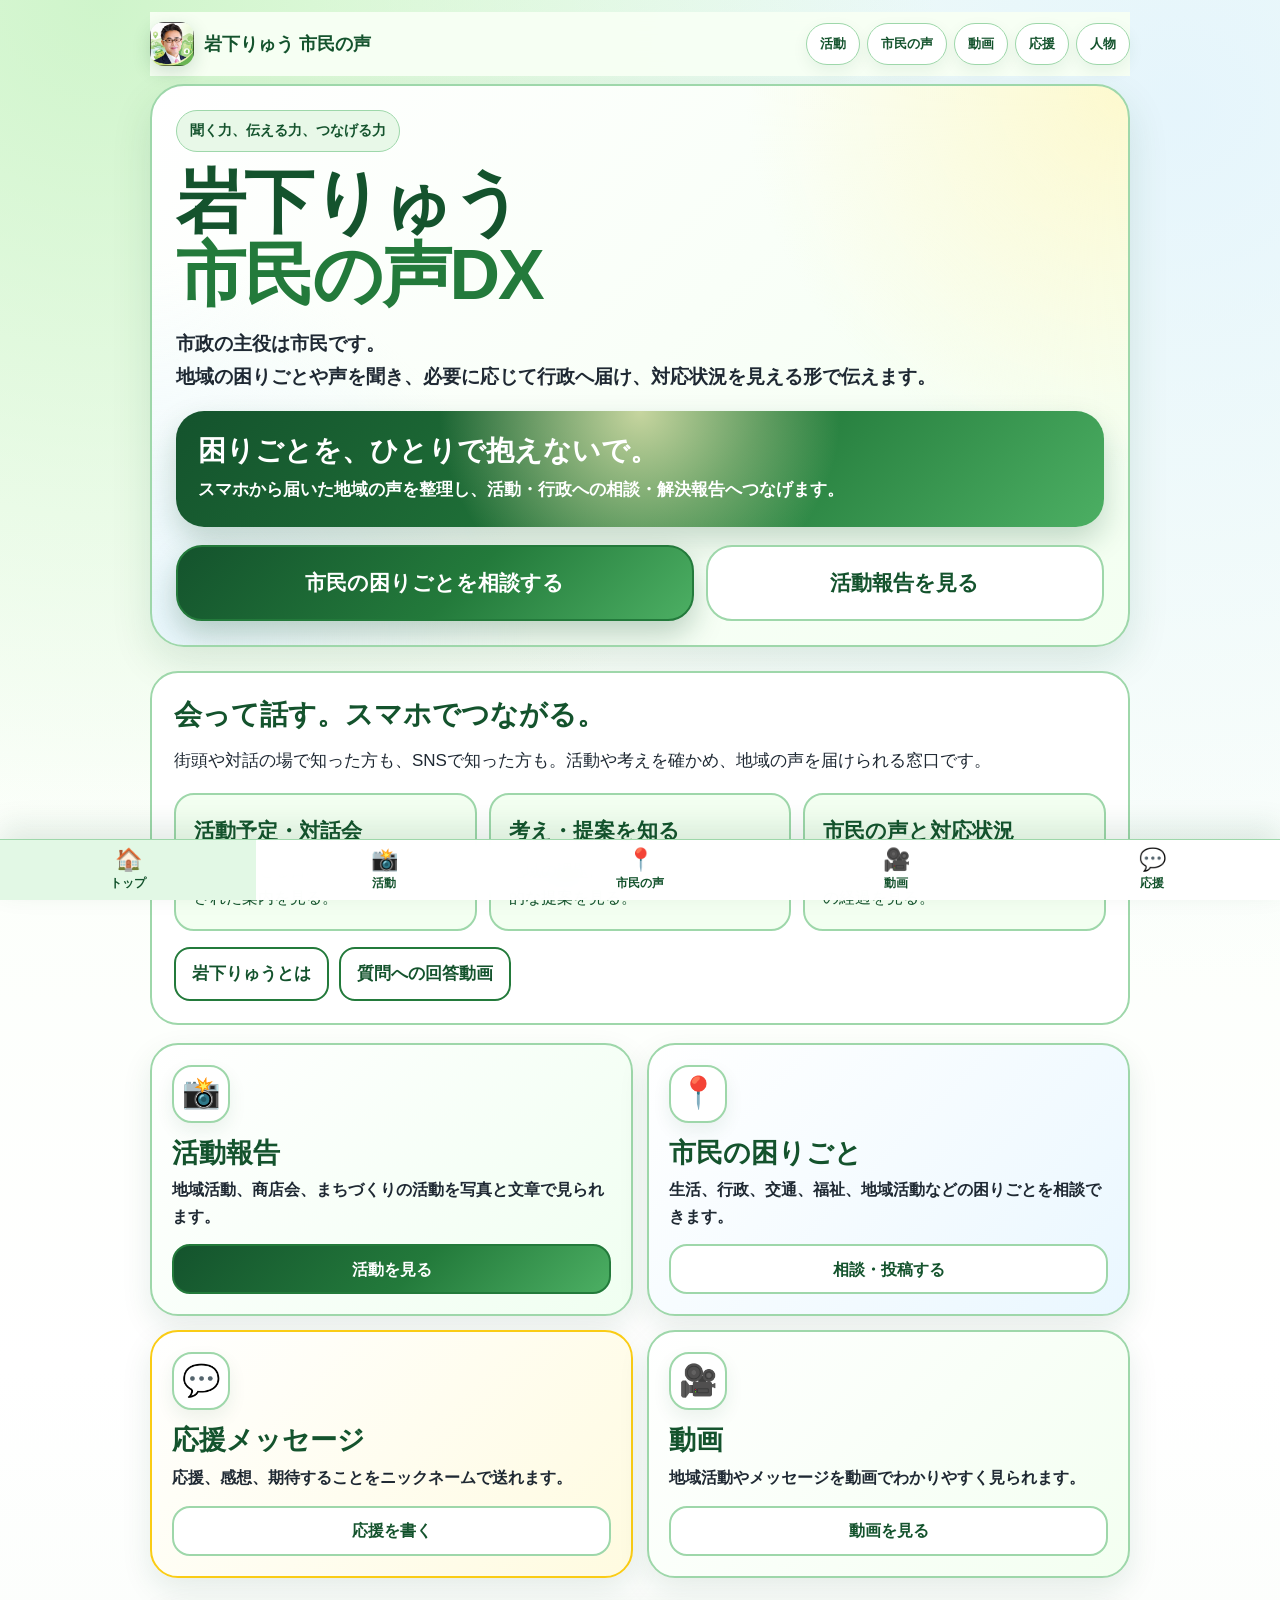
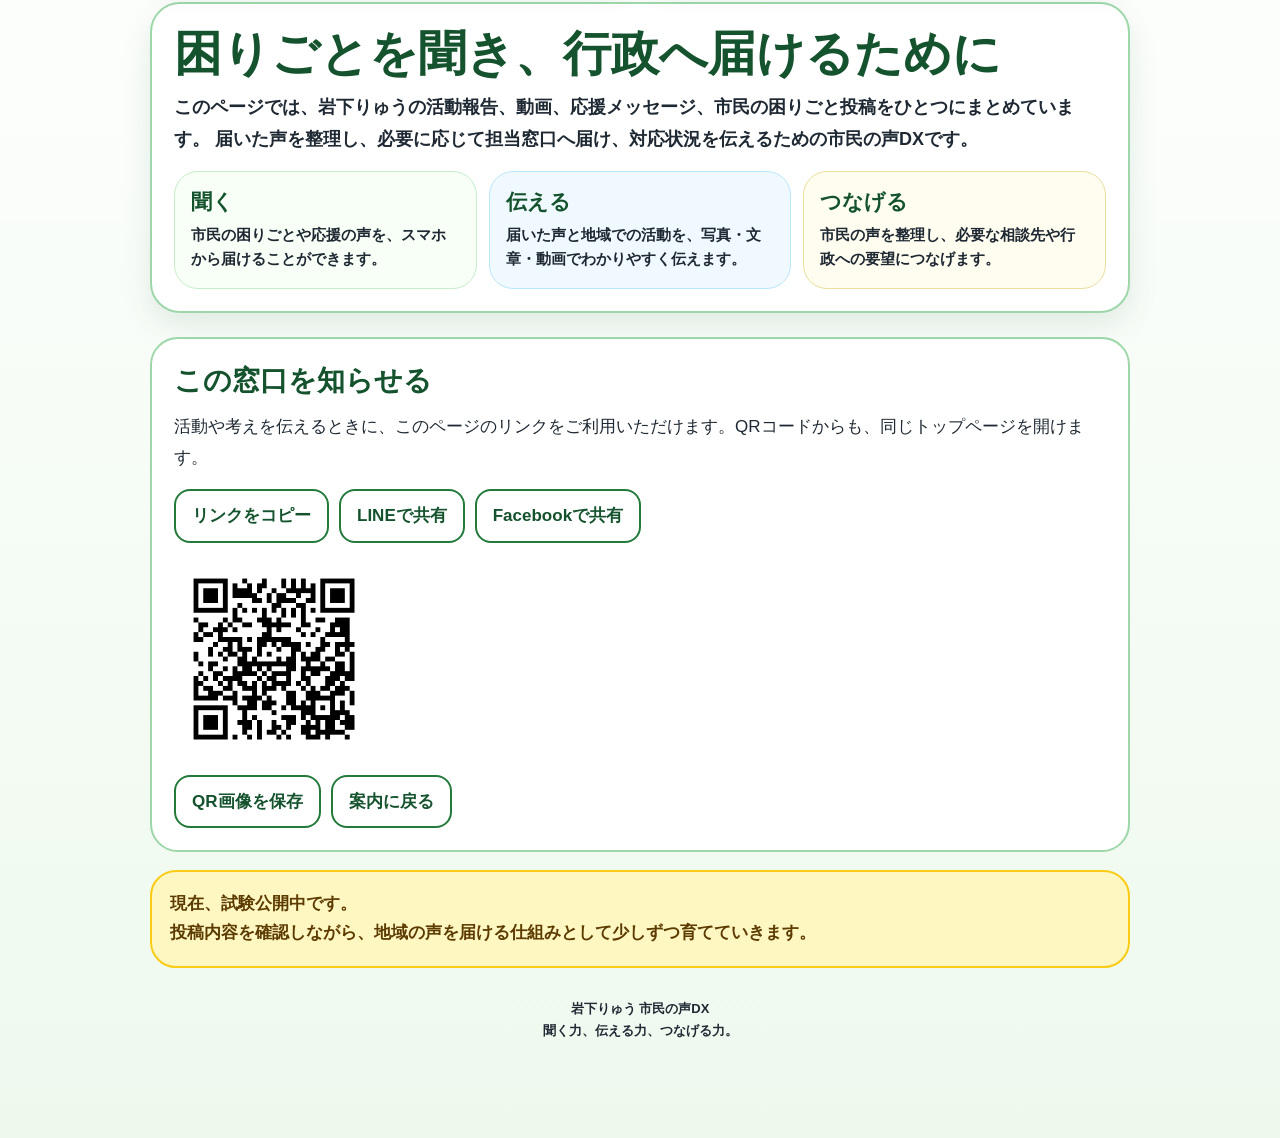
==== commit 017f6482: "対面活動とSNSをつなぐ案内・テーマ別表示・共有導線を追加" ====
--- a/index.html
+++ b/index.html
@@ -8,6 +8,13 @@
 
 <meta name="description" content="岩下りゅうの市民の声DX。地域の困りごとを聞き、整理し、必要に応じて行政へ届けます。">
 <meta name="theme-color" content="#237a3b">
+<meta property="og:type" content="website">
+<meta property="og:title" content="岩下りゅう 市民の声DX">
+<meta property="og:description" content="地域での活動、動画、市民の声と対応状況をひとつの窓口に。">
+<meta property="og:url" content="https://ichirohns-jpg.github.io/iwashita-ryu-activity/">
+<meta property="og:image" content="https://ichirohns-jpg.github.io/iwashita-ryu-activity/apple-touch-icon.png">
+<meta name="twitter:card" content="summary">
+<link rel="canonical" href="https://ichirohns-jpg.github.io/iwashita-ryu-activity/">
 
 <link rel="icon" type="image/png" href="apple-touch-icon.png">
 <link rel="apple-touch-icon" href="apple-touch-icon.png">
@@ -463,6 +470,7 @@
 }
 
 </style>
+<link rel="stylesheet" href="connections.css">
 </head>
 
 <body>
@@ -522,6 +530,18 @@
 
 </section>
 
+
+<section class="dxSection" aria-labelledby="connectTitle">
+ <h2 id="connectTitle">会って話す。スマホでつながる。</h2>
+ <p>街頭や対話の場で知った方も、SNSで知った方も。活動や考えを確かめ、地域の声を届けられる窓口です。</p>
+ <div class="dxLinks">
+  <a class="dxLink" href="activity.html?view=schedule"><strong>活動予定・対話会</strong><span>会って話せる日時・場所など、公開された案内を見る。</span></a>
+  <a class="dxLink" href="activity.html?view=ideas"><strong>考え・提案を知る</strong><span>地域の課題についての考えや、具体的な提案を見る。</span></a>
+  <a class="dxLink" href="voice.html#reports"><strong>市民の声と対応状況</strong><span>届いた声と、相談・確認・回答などの経過を見る。</span></a>
+ </div>
+ <div class="dxButtons"><a href="profile.html">岩下りゅうとは</a><a href="videos.html?view=answers">質問への回答動画</a></div>
+</section>
+
 <section class="menuGrid">
 
  <a class="menuCard primary" href="activity.html">
@@ -606,6 +626,21 @@
 
 </section>
 
+
+<section class="dxSection" id="share" aria-labelledby="shareTitle">
+ <h2 id="shareTitle">この窓口を知らせる</h2>
+ <p>活動や考えを伝えるときに、このページのリンクをご利用いただけます。QRコードからも、同じトップページを開けます。</p>
+ <div class="dxButtons">
+  <button id="shareSite" type="button" hidden>共有先を選ぶ</button>
+  <button id="copySite" type="button">リンクをコピー</button>
+  <a href="https://social-plugins.line.me/lineit/share?url=https%3A%2F%2Fichirohns-jpg.github.io%2Fiwashita-ryu-activity%2F" target="_blank" rel="noopener">LINEで共有</a>
+  <a href="https://www.facebook.com/sharer/sharer.php?u=https%3A%2F%2Fichirohns-jpg.github.io%2Fiwashita-ryu-activity%2F" target="_blank" rel="noopener">Facebookで共有</a>
+ </div>
+ <p id="shareResult" role="status" aria-live="polite"></p>
+ <a href="https://ichirohns-jpg.github.io/iwashita-ryu-activity/" aria-label="QRコードの行き先：市民の声DXトップ"><img class="dxQr" src="images/site-qr.png" width="200" height="200" alt="岩下りゅう 市民の声DXトップページのQRコード"></a>
+ <div class="dxButtons"><a href="images/site-qr.png" download="iwashita-ryu-qr.png">QR画像を保存</a><a href="#connectTitle">案内に戻る</a></div>
+</section>
+
 <div class="notice">
  現在、試験公開中です。<br>
  投稿内容を確認しながら、地域の声を届ける仕組みとして少しずつ育てていきます。
@@ -628,6 +663,7 @@
  <a href="support.html"><span>💬</span>応援</a>
 </nav>
 
+<script src="connections.js"></script>
 </body>
 </html>
 
--- a/connections.css
+++ b/connections.css
@@ -0,0 +1,16 @@
+
+/* 対面・SNS共通の案内 */
+.dxSection{margin-top:24px;padding:22px;border:2px solid #9ed7aa;border-radius:28px;background:#fff;scroll-margin-top:90px}
+.dxSection h2{margin:0;color:#14532d;font-size:28px;line-height:1.4}
+.dxSection p{font-size:17px;line-height:1.8;margin:12px 0}
+.dxLinks{display:grid;grid-template-columns:repeat(3,minmax(0,1fr));gap:12px;margin-top:16px}
+.dxLink{display:block;padding:18px;border:2px solid #9ed7aa;border-radius:20px;background:#f3fff1;color:#14532d;text-decoration:none}
+.dxLink strong{display:block;font-size:21px}.dxLink span{display:block;font-size:16px;margin-top:8px;line-height:1.7}
+.dxButtons [hidden]{display:none!important}
+.dxButtons{display:flex;flex-wrap:wrap;gap:10px;margin-top:16px}.dxButtons a,.dxButtons button{display:inline-flex;align-items:center;justify-content:center;min-height:52px;padding:12px 16px;border:2px solid #237a3b;border-radius:16px;background:#fff;color:#14532d;font:700 17px/1.5 "Hiragino Sans","Yu Gothic","Meiryo",sans-serif;text-decoration:none;cursor:pointer}
+.dxButtons [aria-current="page"]{background:#14532d;color:#fff}.dxMuted{color:#4b5563}.dxQr{display:block;width:200px;height:200px;max-width:100%;margin:16px 0}
+.dxSection a:focus-visible,.dxSection button:focus-visible{outline:3px solid #14532d;outline-offset:4px}
+[id]{scroll-margin-top:90px}
+@media(max-width:700px){.dxLinks{grid-template-columns:1fr}.dxSection{padding:18px}.dxButtons a,.dxButtons button{flex:1 1 180px}.bottomNav a{font-size:14px}}
+@media(prefers-reduced-motion:reduce){html{scroll-behavior:auto}}
+@media print{.header,.bottomNav,.dxButtons,script{display:none!important}.dxSection{break-inside:avoid}.wrap{padding-bottom:0}}
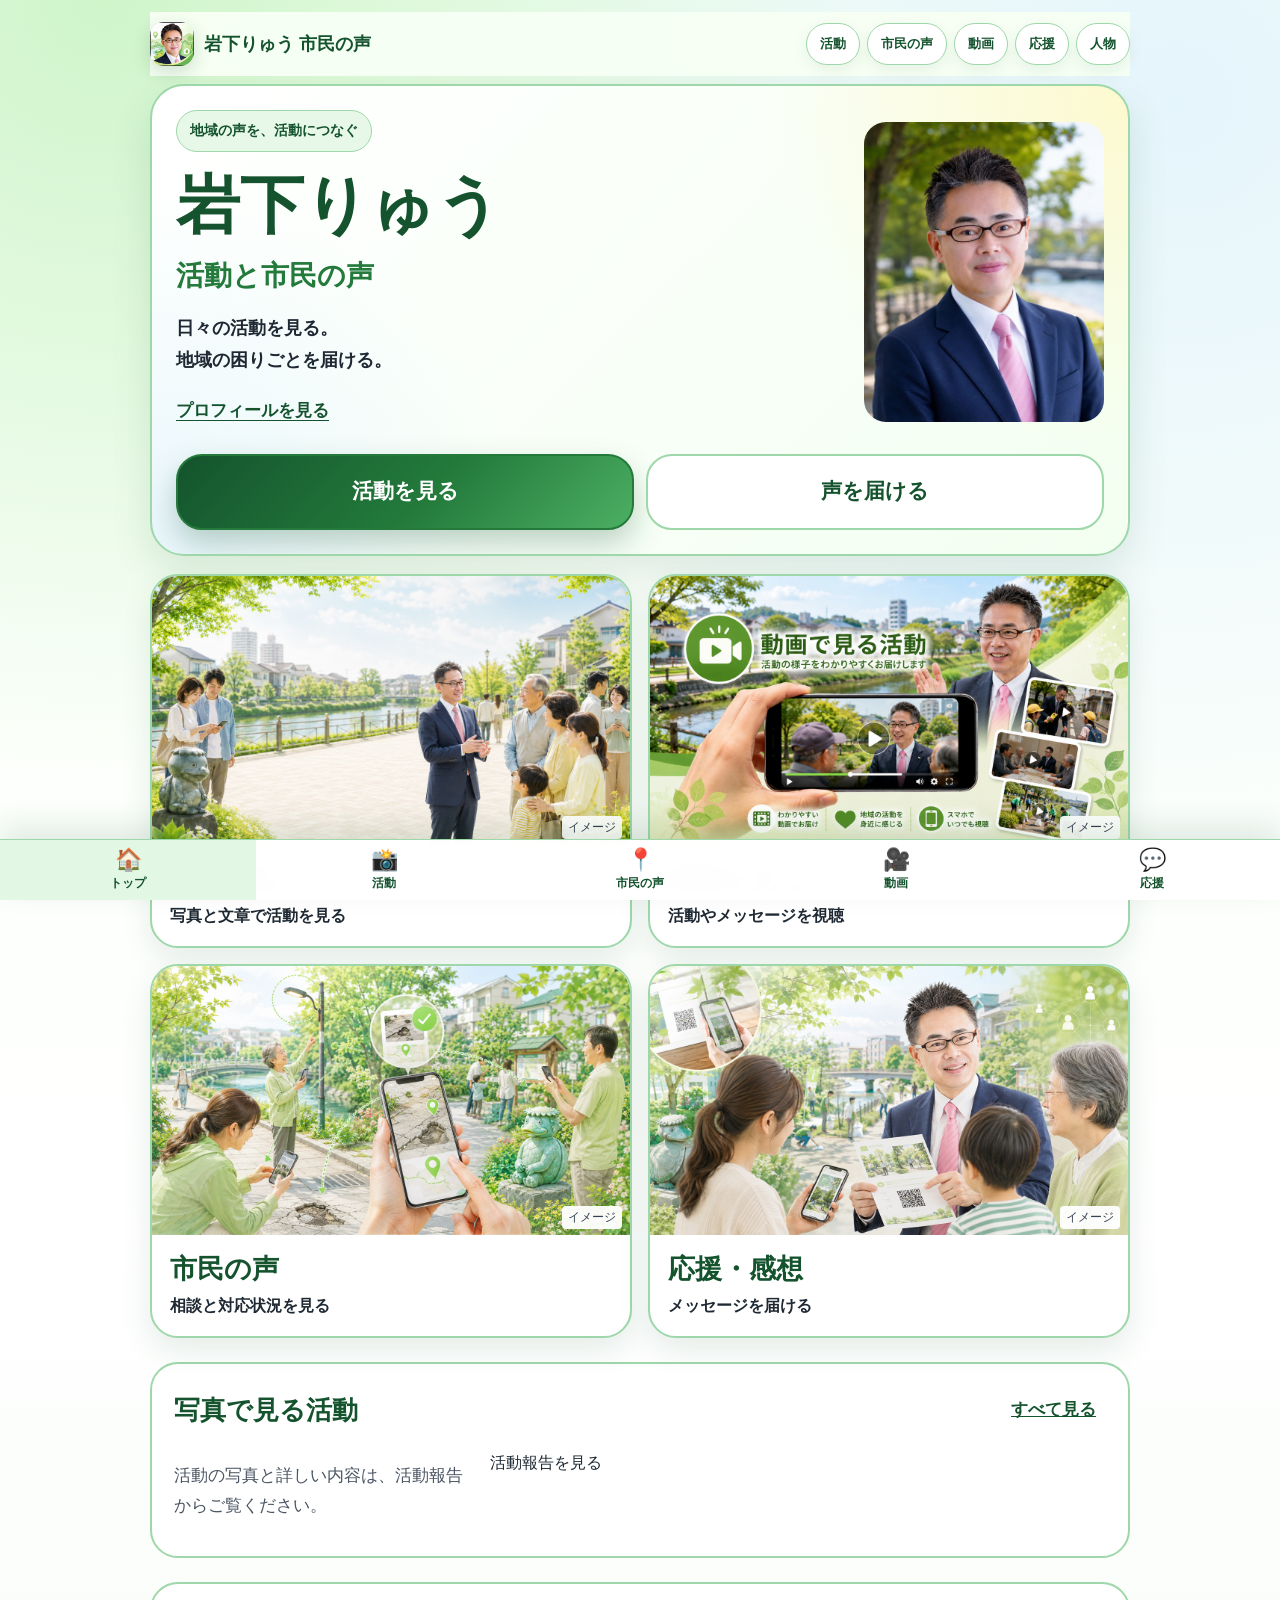
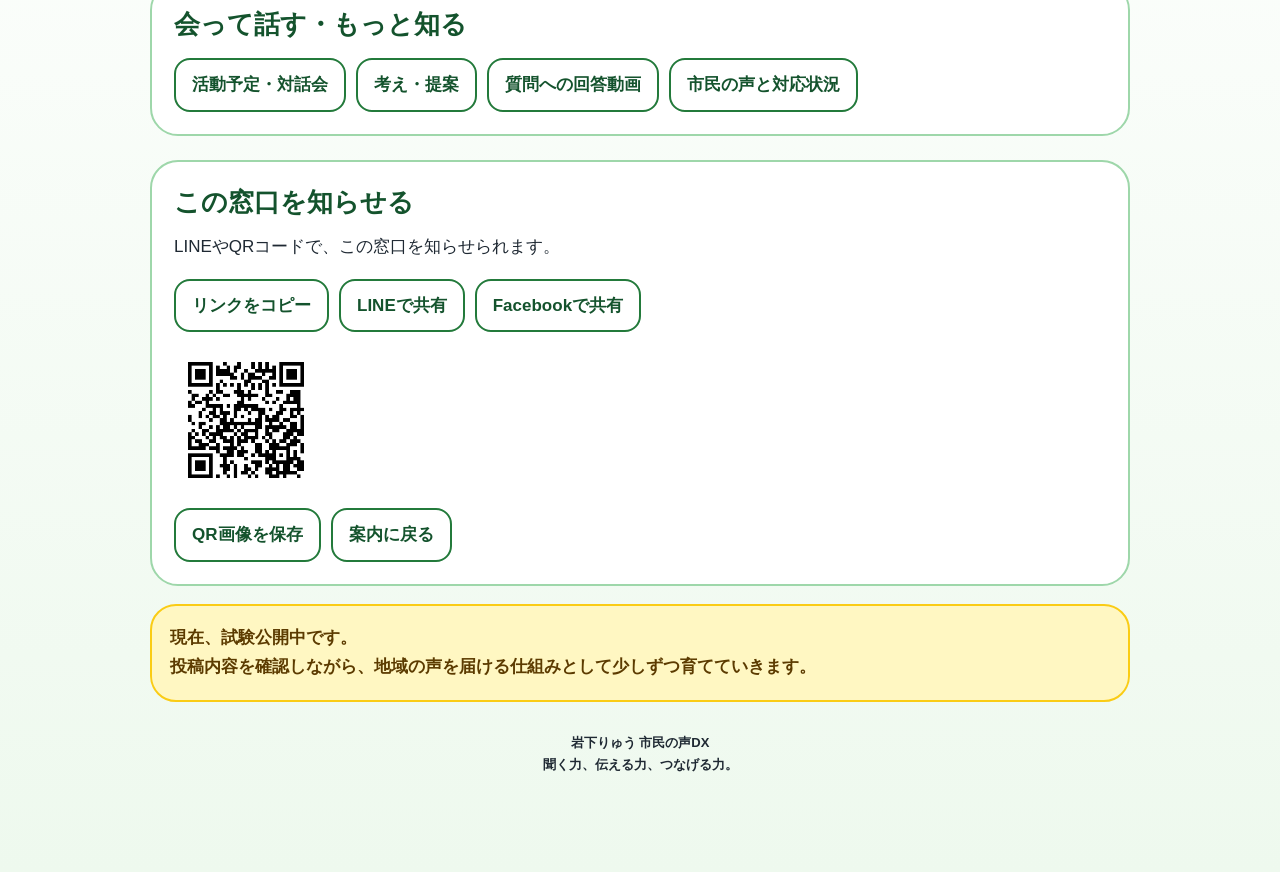
==== commit 83caf5b3: "本人画像と画像付きメニューを復元し、公開済み活動の写真をトップに表示" ====
--- a/index.html
+++ b/index.html
@@ -473,7 +473,7 @@
 <link rel="stylesheet" href="connections.css">
 </head>
 
-<body>
+<body class="homePage">
 
 <div class="wrap">
 
@@ -496,144 +496,47 @@
 
 <main>
 
-<section class="hero">
-
- <div class="kicker">聞く力、伝える力、つなげる力</div>
-
- <h1>
-  岩下りゅう
-  <span>市民の声DX</span>
- </h1>
-
- <p>
-  市政の主役は市民です。<br>
-  地域の困りごとや声を聞き、必要に応じて行政へ届け、対応状況を見える形で伝えます。
- </p>
-
- <div class="heroVisual">
-  <div class="heroVisualTitle">
-   困りごとを、ひとりで抱えないで。
-  </div>
-  <div class="heroVisualText">
-   スマホから届いた地域の声を整理し、活動・行政への相談・解決報告へつなげます。
-  </div>
+<section class="hero homeHero" aria-labelledby="homeTitle">
+ <div class="homeIntro">
+  <div class="kicker">地域の声を、活動につなぐ</div>
+  <h1 id="homeTitle">岩下りゅう</h1>
+  <p class="homeSubtitle">活動と市民の声</p>
+  <p class="homeLead">日々の活動を見る。<br>地域の困りごとを届ける。</p>
+  <a class="profileLink" href="profile.html">プロフィールを見る</a>
  </div>
-
- <div class="mainActions">
-  <a class="primary" href="voice.html">
-   市民の困りごとを相談する
-  </a>
-  <a class="secondary" href="activity.html">
-   活動報告を見る
-  </a>
- </div>
-
+ <a class="homePortrait" href="profile.html" aria-label="岩下りゅうのプロフィールを見る"><img src="images/profile/iwashita-ryu-profile-20260709.png" width="1024" height="1280" alt="岩下りゅうのプロフィール画像" fetchpriority="high"></a>
+ <div class="mainActions"><a class="primary" href="activity.html">活動を見る</a><a class="secondary" href="voice.html">声を届ける</a></div>
 </section>
 
 
-<section class="dxSection" aria-labelledby="connectTitle">
- <h2 id="connectTitle">会って話す。スマホでつながる。</h2>
- <p>街頭や対話の場で知った方も、SNSで知った方も。活動や考えを確かめ、地域の声を届けられる窓口です。</p>
- <div class="dxLinks">
-  <a class="dxLink" href="activity.html?view=schedule"><strong>活動予定・対話会</strong><span>会って話せる日時・場所など、公開された案内を見る。</span></a>
-  <a class="dxLink" href="activity.html?view=ideas"><strong>考え・提案を知る</strong><span>地域の課題についての考えや、具体的な提案を見る。</span></a>
-  <a class="dxLink" href="voice.html#reports"><strong>市民の声と対応状況</strong><span>届いた声と、相談・確認・回答などの経過を見る。</span></a>
- </div>
- <div class="dxButtons"><a href="profile.html">岩下りゅうとは</a><a href="videos.html?view=answers">質問への回答動画</a></div>
+
+
+<section class="menuGrid pictureMenus" aria-label="したいことを選ぶ">
+ <a class="menuCard pictureCard" href="activity.html"><figure><img src="images/activity/hero-main.jpg" width="1280" height="720" alt="地域での対話を表したイメージ" loading="lazy"><figcaption>イメージ</figcaption></figure><div class="pictureLabel"><h2>活動報告</h2><p>写真と文章で活動を見る</p></div></a>
+ <a class="menuCard pictureCard" href="videos.html"><figure><img src="images/activity/hero-video.jpg" width="1280" height="720" alt="動画で見る活動の案内画像" loading="lazy"><figcaption>イメージ</figcaption></figure><div class="pictureLabel"><h2>動画を見る</h2><p>活動やメッセージを視聴</p></div></a>
+ <a class="menuCard pictureCard" href="voice.html"><figure><img src="images/activity/voice-report.jpg" width="1280" height="720" alt="地域の困りごとを写真で伝えるイメージ" loading="lazy"><figcaption>イメージ</figcaption></figure><div class="pictureLabel"><h2>市民の声</h2><p>相談と対応状況を見る</p></div></a>
+ <a class="menuCard pictureCard" href="support.html"><figure><img src="images/activity/profile-main.jpg" width="1280" height="720" alt="地域の人との交流を表したイメージ" loading="lazy"><figcaption>イメージ</figcaption></figure><div class="pictureLabel"><h2>応援・感想</h2><p>メッセージを届ける</p></div></a>
 </section>
-
-<section class="menuGrid">
-
- <a class="menuCard primary" href="activity.html">
-  <div>
-   <div class="menuIcon">📸</div>
-   <h2>活動報告</h2>
-   <p>
-    地域活動、商店会、まちづくりの活動を写真と文章で見られます。
-   </p>
-  </div>
-  <div class="menuButton">活動を見る</div>
- </a>
-
- <a class="menuCard" href="voice.html">
-  <div>
-   <div class="menuIcon">📍</div>
-   <h2>市民の困りごと</h2>
-   <p>
-    生活、行政、交通、福祉、地域活動などの困りごとを相談できます。
-   </p>
-  </div>
-  <div class="menuButton">相談・投稿する</div>
- </a>
-
- <a class="menuCard" href="support.html">
-  <div>
-   <div class="menuIcon">💬</div>
-   <h2>応援メッセージ</h2>
-   <p>
-    応援、感想、期待することをニックネームで送れます。
-   </p>
-  </div>
-  <div class="menuButton">応援を書く</div>
- </a>
-
- <a class="menuCard" href="videos.html">
-  <div>
-   <div class="menuIcon">🎥</div>
-   <h2>動画</h2>
-   <p>
-    地域活動やメッセージを動画でわかりやすく見られます。
-   </p>
-  </div>
-  <div class="menuButton">動画を見る</div>
- </a>
-
+<section class="dxSection latestPhotos" aria-labelledby="latestPhotosTitle">
+ <div class="photoSectionHead"><h2 id="latestPhotosTitle">写真で見る活動</h2><a href="activity.html">すべて見る</a></div>
+ <div id="homeActivityList" class="activityPreviewGrid" aria-live="polite"><p class="dxMuted">活動写真を読み込んでいます。<a href="activity.html">活動報告を開く</a></p></div>
 </section>
-
-<section class="section sectionCard">
-
- <h2>困りごとを聞き、行政へ届けるために</h2>
-
- <p>
-  このページでは、岩下りゅうの活動報告、動画、応援メッセージ、市民の困りごと投稿をひとつにまとめています。
-  届いた声を整理し、必要に応じて担当窓口へ届け、対応状況を伝えるための市民の声DXです。
- </p>
-
- <div class="featureGrid">
-
-  <div class="feature">
-   <h3>聞く</h3>
-   <p>
-    市民の困りごとや応援の声を、スマホから届けることができます。
-   </p>
-  </div>
-
-  <div class="feature">
-   <h3>伝える</h3>
-   <p>
-    届いた声と地域での活動を、写真・文章・動画でわかりやすく伝えます。
-   </p>
-  </div>
-
-  <div class="feature">
-   <h3>つなげる</h3>
-   <p>
-    市民の声を整理し、必要な相談先や行政への要望につなげます。
-   </p>
-  </div>
-
- </div>
-
+<section class="dxSection compactRoutes" aria-labelledby="connectTitle">
+ <h2 id="connectTitle">会って話す・もっと知る</h2>
+ <div class="dxButtons"><a href="activity.html?view=schedule">活動予定・対話会</a><a href="activity.html?view=ideas">考え・提案</a><a href="videos.html?view=answers">質問への回答動画</a><a href="voice.html#reports">市民の声と対応状況</a></div>
 </section>
+
+
+
 
 
 <section class="dxSection" id="share" aria-labelledby="shareTitle">
  <h2 id="shareTitle">この窓口を知らせる</h2>
- <p>活動や考えを伝えるときに、このページのリンクをご利用いただけます。QRコードからも、同じトップページを開けます。</p>
+ <p>LINEやQRコードで、この窓口を知らせられます。</p>
  <div class="dxButtons">
   <button id="shareSite" type="button" hidden>共有先を選ぶ</button>
   <button id="copySite" type="button">リンクをコピー</button>
-  <a href="https://social-plugins.line.me/lineit/share?url=https%3A%2F%2Fichirohns-jpg.github.io%2Fiwashita-ryu-activity%2F" target="_blank" rel="noopener">LINEで共有</a>
+  <a href="https://line.me/R/share?text=%E5%B2%A9%E4%B8%8B%E3%82%8A%E3%82%85%E3%81%86%20%E5%B8%82%E6%B0%91%E3%81%AE%E5%A3%B0DX%0Ahttps%3A%2F%2Fichirohns-jpg.github.io%2Fiwashita-ryu-activity%2F" rel="noopener">LINEで共有</a>
   <a href="https://www.facebook.com/sharer/sharer.php?u=https%3A%2F%2Fichirohns-jpg.github.io%2Fiwashita-ryu-activity%2F" target="_blank" rel="noopener">Facebookで共有</a>
  </div>
  <p id="shareResult" role="status" aria-live="polite"></p>
@@ -664,6 +567,7 @@
 </nav>
 
 <script src="connections.js"></script>
+<script src="home-activities.js"></script>
 </body>
 </html>
 
--- a/connections.css
+++ b/connections.css
@@ -14,3 +14,26 @@
 @media(max-width:700px){.dxLinks{grid-template-columns:1fr}.dxSection{padding:18px}.dxButtons a,.dxButtons button{flex:1 1 180px}.bottomNav a{font-size:14px}}
 @media(prefers-reduced-motion:reduce){html{scroll-behavior:auto}}
 @media print{.header,.bottomNav,.dxButtons,script{display:none!important}.dxSection{break-inside:avoid}.wrap{padding-bottom:0}}
+
+/* 写真を入口にしたホーム */
+.homeHero{display:grid;grid-template-columns:minmax(0,1fr) minmax(120px,240px);gap:20px;align-items:center}
+.homeHero .homeIntro h1{font-size:clamp(32px,6vw,64px);line-height:1.3;letter-spacing:0;margin:12px 0 0}
+.homeHero .homeSubtitle{font-size:clamp(20px,3vw,28px);color:#237a3b;margin:4px 0;font-weight:900}
+.homeHero .homeLead{font-size:18px;margin:12px 0;line-height:1.8}
+.homePortrait{display:block;border-radius:22px;overflow:hidden;background:#e8f8e8}
+.homePortrait img{display:block;width:100%;height:auto}
+.profileLink{display:inline-block;color:#14532d;font-size:17px;font-weight:800;text-decoration:underline;text-underline-offset:4px;padding:8px 0}
+.homeHero .mainActions{grid-column:1/-1;margin:0;grid-template-columns:1fr 1fr;width:100%}
+.homePage .pictureMenus{grid-template-columns:repeat(2,minmax(0,1fr));gap:16px}
+.homePage .pictureCard{padding:0;min-height:0;display:block;overflow:hidden;background:#fff;border-color:#9ed7aa}
+.pictureCard figure{position:relative;margin:0;line-height:0;background:#e8f8e8}
+.pictureCard img{display:block;width:100%;height:auto;aspect-ratio:16/9;object-fit:contain}
+.pictureCard figcaption{position:absolute;right:8px;bottom:6px;padding:3px 6px;background:rgba(255,255,255,.95);color:#374151;font-size:12px;line-height:1.4;border-radius:4px}
+.pictureLabel{padding:16px 18px}.pictureLabel h2{margin:0!important;font-size:27px!important;line-height:1.4!important}.pictureLabel p{margin:5px 0 0!important;font-size:16px!important}
+.photoSectionHead{display:flex;align-items:center;justify-content:space-between;gap:12px;flex-wrap:wrap}.photoSectionHead>a{font-size:17px;text-decoration:underline;padding:10px;color:#14532d;font-weight:800}
+.activityPreviewGrid{display:grid;grid-template-columns:repeat(3,minmax(0,1fr));gap:16px;margin-top:14px}.activityPreview{display:block;border:1px solid #9ed7aa;border-radius:18px;overflow:hidden;background:#fff;min-width:0}
+.activityPreview figure{margin:0;background:#f0f7ef}.activityPreview img{width:100%;aspect-ratio:4/3;object-fit:contain;display:block;height:auto}.activityPreviewBody{padding:14px}.activityPreviewBody h3{font-size:18px;line-height:1.6;margin:5px 0;overflow-wrap:anywhere;display:-webkit-box;-webkit-line-clamp:3;-webkit-box-orient:vertical;overflow:hidden}.activityPreviewBody p{font-size:16px;line-height:1.7;margin:6px 0}.activityPreviewBody time{font-size:14px;color:#4b5563}.activityPreviewOpen{font-size:16px;font-weight:800;color:#14532d;text-decoration:underline}.previewNoPhoto{display:flex;align-items:center;justify-content:center;aspect-ratio:4/3;font-size:20px;color:#14532d;background:#e8f8e8}
+.pageVisual{margin:18px 0 0;background:#f3fff1;border-radius:20px;overflow:hidden}.pageVisual img{display:block;width:100%;height:auto;max-height:360px;object-fit:contain}.pageVisual figcaption{font-size:14px;line-height:1.5;color:#4b5563;text-align:right;padding:5px 10px}.portraitVisual{max-width:260px;margin:18px auto 0}.portraitVisual img{max-height:none}
+.homePage .dxSection h2{font-size:26px}.homePage .dxQr{width:144px;height:144px}
+@media(max-width:700px){.homeHero{grid-template-columns:minmax(0,1fr) 112px;gap:12px}.homeHero .kicker{font-size:13px;padding:6px 8px}.homeHero .homeLead{font-size:16px;margin:8px 0}.homeHero .homeSubtitle{font-size:20px}.homeHero .mainActions a{font-size:18px;min-height:60px;border-radius:18px}.homePortrait{border-radius:16px}.homePage .pictureMenus{gap:12px}.pictureLabel{padding:12px}.pictureLabel h2{font-size:21px!important}.pictureLabel p{font-size:16px!important}.pictureCard{border-radius:20px!important}.activityPreviewGrid{grid-template-columns:1fr}.activityPreview{display:grid;grid-template-columns:110px minmax(0,1fr);align-items:start}.activityPreview figure{height:100%}.activityPreview img{aspect-ratio:auto;height:auto;max-height:180px;margin:auto}.activityPreviewBody{padding:12px}.pageVisual img{max-height:260px}.homePage .dxSection h2{font-size:24px}}
+@media(max-width:360px){.homeHero{grid-template-columns:minmax(0,1fr) 96px}.homeHero .homeIntro h1{font-size:29px}.homeHero .kicker{font-size:12px}.pictureLabel h2{font-size:19px!important}}
